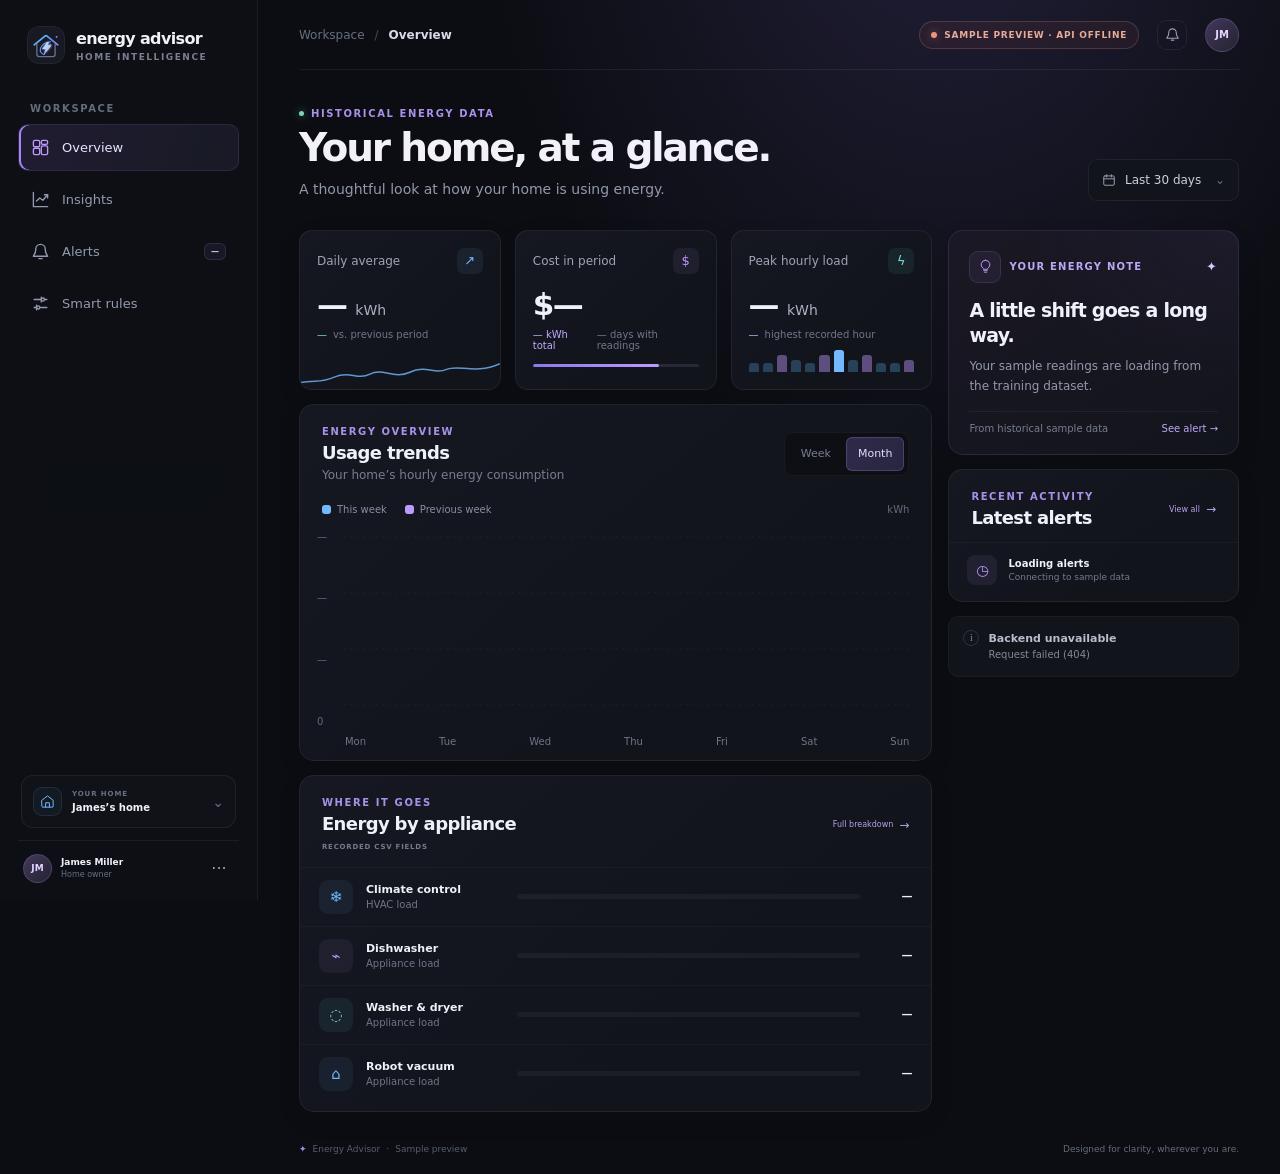
==== Frontend/index.html @ 4ff23ed2 "Initial commit" ====
<!doctype html>
<html lang="en">
<head>
  <meta charset="utf-8">
  <meta name="viewport" content="width=device-width, initial-scale=1">
  <meta name="theme-color" content="#0b0d12">
  <meta name="description" content="Energy Advisor turns home energy patterns into clear, thoughtful suggestions.">
  <title>Energy Advisor — Home intelligence</title>
  <link rel="icon" type="image/svg+xml" href="../Example/ui/assets/energy-advisor-mark.svg">
  <link rel="stylesheet" href="styles.css">
  <script src="app.js" defer></script>
</head>
<body>
  <div class="startup-loader" id="startup-loader" role="status" aria-live="polite" aria-label="Preparing Energy Advisor">
    <div class="startup-top"><span class="startup-brand"><img src="../Example/ui/assets/energy-advisor-mark.svg" alt="" width="28" height="28"><strong>energy advisor</strong></span><span class="startup-status"><i></i> PREPARING YOUR HOME</span></div>
    <div class="startup-center">
      <div class="house-loader" aria-hidden="true">
        <svg viewBox="0 0 160 148" role="presentation">
          <defs><linearGradient id="house-stroke" x1="17" y1="18" x2="143" y2="132" gradientUnits="userSpaceOnUse"><stop stop-color="#72b9ff"/><stop offset=".52" stop-color="#8c9aff"/><stop offset="1" stop-color="#bd9aff"/></linearGradient><linearGradient id="house-glow" x1="0" x2="1"><stop stop-color="#72b9ff"/><stop offset="1" stop-color="#bd9aff"/></linearGradient></defs>
          <path class="house-outline" d="M19 69 75 22a8 8 0 0 1 10 0l56 47v57a8 8 0 0 1-8 8H27a8 8 0 0 1-8-8Z"/>
          <path class="house-inner" d="M54 134V91a7 7 0 0 1 7-7h38a7 7 0 0 1 7 7v43"/>
          <path class="house-current" d="M35 67 77 33a5 5 0 0 1 6 0l41 34"/>
          <path class="energy-pulse" d="m87 48-20 29h17l-9 23 29-38H84Z"/>
          <circle class="house-spark" cx="126" cy="30" r="4"/>
        </svg>
        <span class="house-aura aura-one"></span><span class="house-aura aura-two"></span>
      </div>
      <p class="startup-eyebrow">A clearer picture of home</p><h1>Making room for a little more ease.</h1><p class="startup-caption">Preparing your energy overview</p>
      <div class="startup-progress" aria-hidden="true"><span></span></div>
    </div>
    <div class="startup-skeleton" aria-hidden="true">
      <div class="skeleton-metrics"><div class="skeleton-card"><i class="skeleton sk-label"></i><i class="skeleton sk-number"></i><i class="skeleton sk-copy"></i></div><div class="skeleton-card"><i class="skeleton sk-label"></i><i class="skeleton sk-number"></i><i class="skeleton sk-copy"></i></div><div class="skeleton-card"><i class="skeleton sk-label"></i><i class="skeleton sk-number"></i><i class="skeleton sk-copy"></i></div></div>
      <div class="skeleton-body"><div class="skeleton-panel"><i class="skeleton sk-title"></i><i class="skeleton sk-subtitle"></i><div class="skeleton-chart"><i></i></div></div><div class="skeleton-panel skeleton-side"><i class="skeleton sk-title"></i><i class="skeleton sk-row"></i><i class="skeleton sk-row"></i><i class="skeleton sk-row"></i></div></div>
    </div>
  </div>
  <div class="app-shell">
    <aside class="sidebar" aria-label="Main navigation">
      <a class="brand" href="#overview" aria-label="Energy Advisor overview">
        <img src="../Example/ui/assets/energy-advisor-mark.svg" alt="" width="38" height="38">
        <span><strong>energy advisor</strong><small>HOME INTELLIGENCE</small></span>
      </a>
      <span class="nav-label">Workspace</span>
      <nav class="nav-list">
        <a class="nav-link is-active" href="#overview" data-route="overview" aria-current="page"><svg viewBox="0 0 24 24" aria-hidden="true"><rect x="3" y="3" width="8" height="8" rx="2"/><rect x="13" y="3" width="8" height="5" rx="2"/><rect x="13" y="10" width="8" height="11" rx="2"/><rect x="3" y="13" width="8" height="8" rx="2"/></svg><span>Overview</span></a>
        <a class="nav-link" href="#insights" data-route="insights"><svg viewBox="0 0 24 24" aria-hidden="true"><path d="M3 3v18h18M7 14l4-4 4 3 6-7"/><path d="M17 6h4v4"/></svg><span>Insights</span></a>
        <a class="nav-link" href="#alerts" data-route="alerts"><svg viewBox="0 0 24 24" aria-hidden="true"><path d="M18 9a6 6 0 0 0-12 0c0 7-3 7-3 9h18c0-2-3-2-3-9ZM10 21h4"/></svg><span>Alerts</span><span class="nav-count" id="nav-alert-count">—</span></a>
        <a class="nav-link" href="#rules" data-route="rules"><svg viewBox="0 0 24 24" aria-hidden="true"><path d="M4 7h9m4 0h3M4 17h3m4 0h9M13 4v6M7 14v6"/><circle cx="15" cy="7" r="2"/><circle cx="9" cy="17" r="2"/></svg><span>Smart rules</span></a>
      </nav>
      <div class="sidebar-spacer"></div>
      <div class="home-switcher"><span class="home-icon"><svg viewBox="0 0 24 24" aria-hidden="true"><path d="m3 10 9-7 9 7v10a1 1 0 0 1-1 1H4a1 1 0 0 1-1-1z"/><path d="M9 21v-7h6v7"/></svg></span><span><small>YOUR HOME</small><strong>James’s home</strong></span><span class="chevron">⌄</span></div>
      <div class="account-row"><span class="avatar">JM</span><span><strong>James Miller</strong><small>Home owner</small></span><button class="icon-button" aria-label="Account options">···</button></div>
    </aside>

    <main class="main-content">
      <header class="topbar">
        <div class="breadcrumb"><span>Workspace</span><span class="slash">/</span><strong id="current-section">Overview</strong></div>
        <div class="topbar-actions"><span class="sample-badge" id="backend-status"><i></i><span id="backend-status-text">CONNECTING API</span></span><button class="icon-button notification-button" id="open-alerts" aria-label="Open alerts"><svg viewBox="0 0 24 24" aria-hidden="true"><path d="M18 9a6 6 0 0 0-12 0c0 7-3 7-3 9h18c0-2-3-2-3-9ZM10 21h4"/></svg></button><span class="top-avatar">JM</span></div>
      </header>

      <section class="page" id="overview-page" data-page="overview" aria-labelledby="overview-title">
        <div class="page-heading"><div><p class="eyebrow"><span class="live-dot"></span> HISTORICAL ENERGY DATA</p><h1 id="overview-title">Your home, at a glance.</h1><p class="lede">A thoughtful look at how your home is using energy.</p></div><label class="date-select"><svg viewBox="0 0 24 24" aria-hidden="true"><rect x="3" y="5" width="18" height="16" rx="2"/><path d="M16 3v4M8 3v4M3 10h18"/></svg><select data-period aria-label="Overview time period"><option value="7">Last 7 days</option><option value="30" selected>Last 30 days</option><option value="90">Last 90 days</option></select><span>⌄</span></label></div>
        <div class="overview-grid">
          <div class="overview-main">
            <div class="metrics-grid">
              <article class="metric-card"><div class="metric-label">Daily average <span class="metric-mark blue-mark">↗</span></div><strong data-bind="average-daily">— <small>kWh</small></strong><div class="metric-foot"><span class="positive" data-bind="change">—</span><span>vs. previous period</span></div><div class="sparkline blue-spark"><svg viewBox="0 0 120 30" preserveAspectRatio="none" aria-hidden="true"><path d="M0 23 C10 20 12 24 21 17 S34 21 42 14 S56 20 66 12 S81 15 88 9 S105 15 120 3"/></svg></div></article>
              <article class="metric-card"><div class="metric-label">Cost in period <span class="metric-mark purple-mark">$</span></div><strong data-bind="period-cost">$—</strong><div class="metric-foot"><span class="neutral" data-bind="period-total">— kWh total</span><span data-bind="period-days">— days with readings</span></div><div class="progress-track"><span></span></div></article>
              <article class="metric-card"><div class="metric-label">Peak hourly load <span class="metric-mark cyan-mark">ϟ</span></div><strong data-bind="peak-kwh">— <small>kWh</small></strong><div class="metric-foot"><span class="neutral" data-bind="peak-time">—</span><span>highest recorded hour</span></div><div class="mini-bars"><i></i><i></i><i></i><i></i><i></i><i></i><i></i><i></i><i></i><i></i><i></i><i></i></div></article>
            </div>
            <article class="panel usage-panel">
              <div class="panel-heading"><div><p class="eyebrow">ENERGY OVERVIEW</p><h2>Usage trends</h2><p class="panel-subtitle">Your home’s hourly energy consumption</p></div><div class="segmented" role="group" aria-label="Chart timeframe"><button class="selected" aria-pressed="true">Week</button><button aria-pressed="false">Month</button></div></div>
              <div class="chart-legend"><span><i class="legend-blue"></i> This week</span><span><i class="legend-purple"></i> Previous week</span><span class="chart-unit">kWh</span></div>
              <div class="chart-wrap"><div class="y-labels"><span data-axis="3">—</span><span data-axis="2">—</span><span data-axis="1">—</span><span data-axis="0">0</span></div><svg class="usage-chart" viewBox="0 0 700 220" preserveAspectRatio="none" role="img" aria-label="Daily energy use compared with the previous period"><defs><linearGradient id="fill-blue" x1="0" x2="0" y1="0" y2="1"><stop offset="0" stop-color="#64baff" stop-opacity=".2"/><stop offset="1" stop-color="#64baff" stop-opacity="0"/></linearGradient></defs><path class="grid-line" d="M0 15H700M0 75H700M0 135H700M0 195H700"/><path class="chart-area" d="M0 143 C36 145 52 130 92 137 S143 155 190 118 S250 120 289 101 S346 119 386 84 S446 92 484 69 S541 87 580 54 S643 68 700 25V195H0Z"/><path class="chart-line previous-line" d="M0 160 C40 139 56 151 96 126 S152 139 193 137 S245 145 290 116 S340 139 389 105 S444 115 482 91 S540 109 583 80 S646 102 700 68"/><path class="chart-line current-line" d="M0 143 C36 145 52 130 92 137 S143 155 190 118 S250 120 289 101 S346 119 386 84 S446 92 484 69 S541 87 580 54 S643 68 700 25"/><circle class="chart-point" cx="700" cy="25" r="4"/></svg></div><div class="x-labels" data-chart-labels><span>Mon</span><span>Tue</span><span>Wed</span><span>Thu</span><span>Fri</span><span>Sat</span><span>Sun</span></div>
            </article>
            <article class="panel appliance-panel"><div class="panel-heading compact-heading"><div><p class="eyebrow">WHERE IT GOES</p><h2>Energy by appliance</h2><span class="sample-label">RECORDED CSV FIELDS</span></div><a class="quiet-link" href="#insights">Full breakdown <span>→</span></a></div><div class="appliance-list"><div class="appliance-row" data-appliance="climate_control"><span class="appliance-icon ac-icon">❄</span><span class="appliance-name"><strong>Climate control</strong><small>HVAC load</small></span><span class="appliance-track"><i style="width:0%"></i></span><strong class="appliance-value">—</strong></div><div class="appliance-row" data-appliance="dishwasher"><span class="appliance-icon kitchen-icon">⌁</span><span class="appliance-name"><strong>Dishwasher</strong><small>Appliance load</small></span><span class="appliance-track"><i style="width:0%"></i></span><strong class="appliance-value">—</strong></div><div class="appliance-row" data-appliance="washer_dryer"><span class="appliance-icon laundry-icon">◌</span><span class="appliance-name"><strong>Washer & dryer</strong><small>Appliance load</small></span><span class="appliance-track"><i style="width:0%"></i></span><strong class="appliance-value">—</strong></div><div class="appliance-row" data-appliance="robot_vacuum"><span class="appliance-icon ac-icon">⌂</span><span class="appliance-name"><strong>Robot vacuum</strong><small>Appliance load</small></span><span class="appliance-track"><i style="width:0%"></i></span><strong class="appliance-value">—</strong></div></div></article>
          </div>
          <aside class="overview-aside">
            <article class="panel tip-panel"><div class="tip-heading"><span class="tip-orb"><svg viewBox="0 0 24 24" aria-hidden="true"><path d="M9 18h6m-5 3h4m-2-19a7 7 0 0 0-4 12.7c.7.5 1 1.1 1 1.8h6c0-.7.3-1.3 1-1.8A7 7 0 0 0 12 2Z"/></svg></span><span>YOUR ENERGY NOTE</span><span class="sparkle">✦</span></div><h2 data-bind="tip-title">A little shift goes a long way.</h2><p data-bind="tip-copy">Your sample readings are loading from the training dataset.</p><div class="tip-foot"><span>From historical sample data</span><a href="#alerts">See alert <span>→</span></a></div></article>
            <article class="panel alert-preview"><div class="panel-heading compact-heading"><div><p class="eyebrow">RECENT ACTIVITY</p><h2>Latest alerts</h2></div><a class="quiet-link" href="#alerts">View all <span>→</span></a></div><div id="preview-alerts"><div class="preview-alert"><span class="alert-icon violet-icon">◷</span><span><strong>Loading alerts</strong><small>Connecting to sample data</small></span></div></div></article>
            <div class="data-note"><span class="note-icon">i</span><p><strong>Preview mode</strong><br>Numbers and suggestions use example data. Live home data is not connected.</p></div>
          </aside>
        </div>
      </section>

      <section class="page" id="insights-page" data-page="insights" hidden aria-labelledby="insights-title">
        <div class="page-heading"><div><p class="eyebrow">UNDERSTAND YOUR PATTERNS</p><h1 id="insights-title">Your energy, in context.</h1><p class="lede">Explore where energy goes and when your home uses the most.</p></div><label class="date-select"><svg viewBox="0 0 24 24" aria-hidden="true"><rect x="3" y="5" width="18" height="16" rx="2"/><path d="M16 3v4M8 3v4M3 10h18"/></svg><select data-period aria-label="Insights time period"><option value="7">Last 7 days</option><option value="30" selected>Last 30 days</option><option value="90">Last 90 days</option></select><span>⌄</span></label></div>
        <div class="insight-stats"><article class="metric-card"><div class="metric-label">Average daily use</div><strong data-bind="average-daily">— <small>kWh</small></strong><div class="metric-foot"><span class="positive" data-bind="change">—</span><span>compared to prior period</span></div></article><article class="metric-card"><div class="metric-label">Lowest-use day</div><strong data-bind="lowest-day">— <small>kWh</small></strong><div class="metric-foot"><span class="neutral" data-bind="lowest-date">—</span><span>in selected period</span></div></article><article class="metric-card"><div class="metric-label">Highest-use hour</div><strong data-bind="peak-kwh">— <small>kWh</small></strong><div class="metric-foot"><span class="neutral" data-bind="peak-time">—</span><span>across selected period</span></div></article></div>
        <article class="panel insight-chart-panel"><div class="panel-heading"><div><p class="eyebrow">DAILY CONSUMPTION</p><h2>Average use by weekday.</h2><p class="panel-subtitle">Daily averages in this period compared with the previous one</p></div><div class="segmented" role="group" aria-label="Chart timeframe"><button class="selected" aria-pressed="true">Week</button><button aria-pressed="false">Month</button></div></div><div class="chart-legend"><span><i class="legend-blue"></i> Selected period</span><span><i class="legend-purple"></i> Previous period</span><span class="chart-unit">kWh / day</span></div><div class="large-bars" id="daily-bars" role="img" aria-label="Average daily energy use for each weekday, from training data"></div><div class="chart-insight"><span class="insight-spark">✦</span><span><strong>Usage patterns from your home data.</strong><small>Daily averages are calculated from the selected period.</small></span></div></article>
        <div class="insight-lower"><article class="panel breakdown-panel"><div class="panel-heading compact-heading"><div><p class="eyebrow">RECORDED APPLIANCE FIELDS</p><h2>Where energy goes</h2></div><span class="sample-label">HISTORICAL DATA</span></div><div class="mix-total"><strong data-bind="mix-total">— <small>kWh</small></strong><span>tracked loads in period</span></div><div class="mix-bar" id="mix-bar"><i></i><i></i><i></i><i></i></div><div class="mix-list" id="mix-list"></div></article><article class="panel insight-copy"><p class="eyebrow">A NOTE ON THESE NUMBERS</p><h2>Clarity before certainty.</h2><p>Appliance shares use the dataset’s four reported appliance/HVAC load fields. They are recorded categories and may not account for every part of total household usage.</p><a class="quiet-link" href="#rules">Explore smart rules <span>→</span></a></article></div>
      </section>

      <section class="page" id="alerts-page" data-page="alerts" hidden aria-labelledby="alerts-title">
        <div class="page-heading"><div><p class="eyebrow">PERSONALIZED, NOT PUSHY</p><h1 id="alerts-title">A little help, at the right time.</h1><p class="lede">Suggestions calculated from historical readings and the example rules.</p></div><label class="filter-button"><svg viewBox="0 0 24 24" aria-hidden="true"><path d="M4 7h16M7 12h10m-7 5h4"/></svg><select data-period aria-label="Alert time period"><option value="7">7 days</option><option value="30" selected>30 days</option><option value="90">90 days</option></select><span>⌄</span></label></div>
        <div class="alert-summary-row"><div><span class="unread-dot"></span><strong id="alert-count">Loading sample alerts</strong><span id="alert-period-label">from selected period</span></div><button class="text-action" type="button" id="mark-read">Mark all as read</button></div>
        <div class="alerts-layout"><div class="alert-feed" id="alert-feed" aria-live="polite"><p class="feed-date">LOADING HISTORY</p><div class="older-placeholder">Fetching calculated alerts from the backend…</div></div><aside class="alerts-aside"><article class="panel alert-preferences"><p class="eyebrow">YOUR PREFERENCES</p><h2>Keep suggestions useful.</h2><p>These reference rules only control app suggestions. They never operate home equipment.</p><a class="quiet-link" href="#rules">Manage smart rules <span>→</span></a></article><div class="data-note"><span class="note-icon">i</span><p><strong>Historical sample</strong><br>Alerts are calculated from CSV readings. No live devices are connected.</p></div></aside></div>
      </section>

      <section class="page" id="rules-page" data-page="rules" hidden aria-labelledby="rules-title">
        <div class="page-heading"><div><p class="eyebrow">YOUR HOME, YOUR WAY</p><h1 id="rules-title">Choose what matters to you.</h1><p class="lede">Fine-tune which energy patterns become a gentle nudge.</p></div></div>
        <div class="rules-layout"><div class="rule-list"><div class="rules-intro"><span class="rules-intro-icon">✦</span><div><strong>Thoughtful by default.</strong><p>Rules decide when a suggestion appears. Friendly tips explain it in plain language.</p></div></div>
          <article class="panel rule-setting" data-rule="peak_appliance_shift"><span class="feed-icon violet-icon">◷</span><div class="rule-setting-copy"><div class="rule-setting-meta"><span>RULE 01 · COST AWARENESS</span><span class="rule-status"><i></i> SAMPLE RULE · <b data-rule-count>—</b></span></div><h2>Peak appliance shift</h2><p>Suggest a lower-cost window when a flexible appliance runs during peak pricing.</p><details><summary>How this rule works</summary><p>Example condition: dishwasher load is above zero during a peak tariff. Multiple matching rules use the documented priority order.</p></details></div><button class="toggle" type="button" role="switch" aria-checked="true" aria-label="Peak appliance shift suggestions"></button></article>
          <article class="panel rule-setting" data-rule="night_heating_reduction"><span class="feed-icon blue-icon">☾</span><div class="rule-setting-copy"><div class="rule-setting-meta"><span>RULE 02 · COMFORT FIRST</span><span class="rule-status"><i></i> SAMPLE RULE · <b data-rule-count>—</b></span></div><h2>Night heating reduction</h2><p>Offer a gentler heating suggestion on mild nights, with comfort kept in mind.</p><details><summary>How this rule works</summary><p>Example condition: before 5 AM, HVAC is heating, and outdoor temperature is above 10°C. No equipment is adjusted automatically.</p></details></div><button class="toggle" type="button" role="switch" aria-checked="true" aria-label="Night heating reduction suggestions"></button></article>
          <article class="panel rule-setting" data-rule="mild_weather_cooling"><span class="feed-icon cyan-icon">⌁</span><div class="rule-setting-copy"><div class="rule-setting-meta"><span>RULE 03 · NATURAL COOLING</span><span class="rule-status"><i></i> SAMPLE RULE · <b data-rule-count>—</b></span></div><h2>Mild-weather cooling</h2><p>Point out a cooler outdoor window when it may be comfortable to reduce cooling.</p><details><summary>How this rule works</summary><p>Example condition: HVAC is cooling and outdoor temperature is no higher than indoor temperature. Priority resolves conflicts with other example rules.</p></details></div><button class="toggle" type="button" role="switch" aria-checked="true" aria-label="Mild-weather cooling suggestions"></button></article>
          <div class="rules-disclaimer"><span>i</span><p id="evaluation-summary"><strong>Reference rules, not optimized rules.</strong> The backend reports raw rule matches, test counts, and overlaps. Sparse test rows share timestamps with training, so these counts are an audit rather than a holdout score. Rule switches are a frontend preview and are not saved.</p></div>
        </div><aside class="rules-side"><article class="panel rules-side-card"><span class="side-orb">✦</span><p class="eyebrow">MADE FOR REAL HOMES</p><h2>Helpful, never hands-off.</h2><p>Energy Advisor offers information and suggestions. It does not operate appliances, heating, cooling, or other home equipment.</p></article><article class="panel rules-side-card mini-rules-card"><p class="eyebrow">A SIMPLE PROMISE</p><div><span>01</span><p><strong>Patterns first</strong><small>Suggestions come from clear conditions.</small></p></div><div><span>02</span><p><strong>Comfort always</strong><small>Your home, your call.</small></p></div><div><span>03</span><p><strong>Plain language</strong><small>No energy jargon required.</small></p></div></article></aside></div>
      </section>
      <footer class="page-footer"><span class="footer-mark">✦</span> Energy Advisor <span>·</span> Sample preview <span class="footer-right">Designed for clarity, wherever you are.</span></footer>
    </main>
  </div>
</body>
</html>
---- Frontend/styles.css ----
:root{color-scheme:dark;--bg:#0b0d12;--sidebar:#0e1016;--panel:#12151d;--panel2:#161a24;--line:#ffffff10;--text:#eff1fa;--muted:#9da3b7;--quiet:#686f82;--blue:#72b9ff;--purple:#bd9aff;--cyan:#73dfdc;--green:#79d6b2;--display:Inter,ui-sans-serif,system-ui,-apple-system,"Segoe UI",sans-serif;font-family:var(--display);color:var(--text);background:var(--bg);font-synthesis:none;text-rendering:optimizeLegibility}*{box-sizing:border-box}html{scroll-behavior:smooth}body{margin:0;min-width:320px;min-height:100vh;background:radial-gradient(ellipse at 74% -18%,#24203b 0,transparent 36%),var(--bg)}button,a{font:inherit;color:inherit}button{cursor:pointer}a{text-decoration:none}button:focus-visible,a:focus-visible,summary:focus-visible{outline:2px solid var(--blue);outline-offset:3px}.app-shell{min-height:100vh}.sidebar{position:fixed;inset:0 auto 0 0;z-index:5;width:238px;display:flex;flex-direction:column;padding:26px 15px 15px;border-right:1px solid var(--line);background:linear-gradient(180deg,#0e1016f5,#0e1016ee);backdrop-filter:blur(20px)}.brand{display:flex;align-items:center;gap:11px;padding:0 9px 39px}.brand img{border-radius:12px}.brand strong,.brand small{display:block}.brand strong{font-size:14px;font-weight:670;letter-spacing:-.04em}.brand small{margin-top:4px;color:#797f91;font-size:8px;font-weight:700;letter-spacing:.17em}.nav-label{padding:0 12px 10px;color:#646b7c;font-size:9px;font-weight:700;letter-spacing:.16em;text-transform:uppercase}.nav-list{display:grid;gap:5px}.nav-link{position:relative;min-height:42px;display:flex;align-items:center;gap:12px;padding:0 12px;border:1px solid transparent;border-radius:10px;color:#939aaf;font-size:11px;transition:color .18s,background .18s,border-color .18s}.nav-link:hover{color:var(--text);background:#ffffff06}.nav-link.is-active{color:#e9e2ff;background:linear-gradient(100deg,#201c31,#181a25);border-color:#ba9aff1b;box-shadow:inset 2px 0 #aa86fa}.nav-link svg,.icon-button svg,.date-select svg,.filter-button svg{width:17px;height:17px;fill:none;stroke:currentColor;stroke-width:1.7;stroke-linecap:round;stroke-linejoin:round}.nav-link.is-active svg{color:var(--purple)}.nav-count{margin-left:auto;padding:3px 6px;border:1px solid #ba9aff22;border-radius:6px;color:#ceb8ff;background:#a487fa12;font-size:8px;font-weight:700}.sidebar-spacer{flex:1}.home-switcher{display:flex;align-items:center;gap:10px;margin:0 3px 12px;padding:11px;border:1px solid var(--line);border-radius:12px;background:#ffffff04}.home-icon{width:29px;height:29px;display:grid;place-items:center;border:1px solid #72b9ff20;border-radius:9px;color:var(--blue);background:#72b9ff0c}.home-icon svg{width:15px;height:15px;fill:none;stroke:currentColor;stroke-width:1.6;stroke-linecap:round;stroke-linejoin:round}.home-switcher>span:nth-child(2){flex:1}.home-switcher small,.home-switcher strong,.account-row strong,.account-row small{display:block}.home-switcher small{color:var(--quiet);font-size:7px;font-weight:700;letter-spacing:.13em}.home-switcher strong{margin-top:4px;font-size:10px}.chevron{color:var(--quiet);font-size:14px}.account-row{display:flex;align-items:center;gap:9px;padding:12px 5px 2px;border-top:1px solid var(--line)}.avatar,.top-avatar{display:grid;place-items:center;border:1px solid #bd9aff30;border-radius:50%;color:#e3d5ff;background:linear-gradient(135deg,#44375b,#232331);font-size:9px;font-weight:700}.avatar{width:29px;height:29px}.account-row>span:nth-child(2){flex:1}.account-row strong{font-size:9px}.account-row small{margin-top:3px;color:var(--quiet);font-size:8px}.icon-button{position:relative;width:30px;height:30px;display:grid;place-items:center;border:1px solid transparent;border-radius:9px;color:var(--muted);background:transparent}.icon-button:hover{border-color:var(--line);background:#ffffff08}.main-content{max-width:1600px;min-height:100vh;margin-left:238px;padding:0 34px 20px}.topbar{height:64px;display:flex;align-items:center;justify-content:space-between;margin-bottom:31px;border-bottom:1px solid var(--line)}.breadcrumb{display:flex;align-items:center;gap:10px;color:var(--quiet);font-size:10px}.breadcrumb strong{color:#d8dbea;font-weight:560}.slash{color:#444959}.topbar-actions{display:flex;align-items:center;gap:15px}.sample-badge{display:inline-flex;align-items:center;gap:7px;padding:6px 9px;border:1px solid #72dfbd23;border-radius:20px;color:#98d9c2;background:#70d6ac0a;font-size:8px;font-weight:700;letter-spacing:.08em}.sample-badge i,.live-dot{width:6px;height:6px;border-radius:50%;background:#79d6b2;box-shadow:0 0 9px #79d6b2a0}.notification-button{border-color:var(--line)}.notification-button svg{width:15px;height:15px}.notification-button i{position:absolute;top:6px;right:6px;width:5px;height:5px;border-radius:50%;background:var(--purple)}.top-avatar{width:30px;height:30px}.page{max-width:1320px;margin:0 auto;animation:enter .28s ease both}.page[hidden]{display:none}@keyframes enter{from{opacity:0;transform:translateY(5px)}to{opacity:1;transform:translateY(0)}}.page-heading{display:flex;align-items:flex-end;justify-content:space-between;gap:20px;margin-bottom:25px}.eyebrow{display:flex;align-items:center;gap:7px;margin:0 0 9px;color:#a991e9;font-size:8px;font-weight:750;letter-spacing:.16em}.live-dot{width:5px;height:5px}h1{margin:0;color:#f2f1f9;font-size:clamp(26px,3.1vw,35px);font-weight:570;letter-spacing:-.055em;line-height:1.15}.lede{margin:8px 0 0;color:#9298ac;font-size:11px;line-height:1.55}.date-select,.filter-button{min-height:35px;display:flex;align-items:center;gap:9px;padding:0 11px;border:1px solid var(--line);border-radius:9px;color:#cbd0de;background:#11141b;font-size:9px}.date-select svg,.filter-button svg{width:14px;height:14px;color:#969caf}.date-select span{margin-left:4px;color:var(--quiet)}.overview-grid{display:grid;grid-template-columns:minmax(0,1.7fr) minmax(240px,.78fr);gap:16px;align-items:start}.overview-main,.overview-aside{min-width:0;display:grid;gap:14px}.metrics-grid{display:grid;grid-template-columns:repeat(3,minmax(0,1fr));gap:11px}.metric-card,.panel{min-width:0;border:1px solid var(--line);border-radius:13px;background:linear-gradient(140deg,#151821,#11141b 68%);box-shadow:0 8px 25px #00000016}.metric-card{position:relative;min-height:116px;overflow:hidden;padding:13px 14px}.metric-label{display:flex;align-items:center;justify-content:space-between;color:#9ea4b6;font-size:9px}.metric-mark{width:21px;height:21px;display:grid;place-items:center;border-radius:7px;font-size:11px}.blue-mark{color:var(--blue);background:#72b9ff14}.purple-mark{color:var(--purple);background:#bd9aff14}.cyan-mark{color:var(--cyan);background:#73dfdc12}.metric-card>strong{display:block;margin-top:10px;font-size:24px;font-weight:580;letter-spacing:-.055em}.metric-card>strong small{color:#abb1c2;font-size:11px;font-weight:500;letter-spacing:0}.metric-foot{display:flex;gap:6px;margin-top:5px;color:#70778a;font-size:8px}.positive{color:#83d7b6}.neutral{color:#c2aaff}.sparkline{position:absolute;right:0;bottom:0;left:0;height:28px;opacity:.8}.sparkline svg{width:100%;height:100%;overflow:visible}.sparkline path{fill:none;stroke:var(--blue);stroke-width:1.5;vector-effect:non-scaling-stroke}.progress-track{height:3px;margin-top:13px;overflow:hidden;border-radius:9px;background:#282936}.progress-track span{display:block;width:76%;height:100%;border-radius:9px;background:linear-gradient(90deg,#8a79ec,#bd9aff)}.mini-bars{height:24px;display:flex;align-items:flex-end;gap:4px;margin-top:8px}.mini-bars i{flex:1;height:var(--h,35%);border-radius:3px 3px 0 0;background:#64baff45}.mini-bars i:nth-child(3n){height:70%;background:#bd9aff70}.mini-bars i:nth-child(4n){height:47%}.mini-bars i:nth-child(7n){height:90%;background:#72b9ff}.panel-heading{display:flex;align-items:center;justify-content:space-between;gap:14px;padding:17px 18px 8px}.panel-heading h2,.compact-heading h2{margin:0;font-size:14px;font-weight:570;letter-spacing:-.035em}.panel-heading .eyebrow,.compact-heading .eyebrow{margin-bottom:5px}.panel-subtitle{margin:5px 0 0;color:#777e91;font-size:9px}.usage-panel{padding-bottom:13px}.segmented{display:flex;gap:2px;padding:3px;border:1px solid #ffffff0c;border-radius:8px;background:#0d0f15}.segmented button{padding:5px 8px;border:0;border-radius:6px;color:#777e91;background:transparent;font-size:8px}.segmented button.selected{color:#ded1ff;background:#a78bfa18}.chart-legend{display:flex;align-items:center;gap:15px;padding:10px 19px 2px;color:#898fa2;font-size:8px}.chart-legend span{display:flex;align-items:center;gap:6px}.chart-legend i{width:7px;height:7px;border-radius:3px}.legend-blue{background:var(--blue)}.legend-purple{background:var(--purple)}.chart-unit{margin-left:auto;color:#626a7d}.chart-wrap{height:172px;display:grid;grid-template-columns:18px minmax(0,1fr);gap:8px;margin:4px 16px 0 13px}.y-labels{display:flex;flex-direction:column;justify-content:space-between;padding:8px 0 1px;color:#636a7c;font-size:8px}.usage-chart{width:100%;height:100%;overflow:visible}.grid-line{fill:none;stroke:#ffffff0c;stroke-dasharray:3 5;stroke-width:1}.chart-area{fill:url(#fill-blue)}.chart-line{fill:none;stroke-width:2;vector-effect:non-scaling-stroke}.current-line{stroke:var(--blue)}.previous-line{stroke:#a987f5;stroke-dasharray:5 5;opacity:.58}.chart-point{fill:var(--blue);stroke:#10131a;stroke-width:3}.x-labels{display:flex;justify-content:space-between;margin:6px 17px 0 40px;color:#6f7587;font-size:8px}.compact-heading{padding-bottom:11px}.quiet-link{display:inline-flex;align-items:center;gap:6px;color:#b4a0ee;font-size:8px}.quiet-link span{font-size:12px}.appliance-panel{padding-bottom:8px}.appliance-row{display:flex;align-items:center;gap:10px;padding:9px 16px;border-top:1px solid #ffffff08}.appliance-icon{width:28px;height:28px;display:grid;place-items:center;border-radius:9px;font-size:13px}.ac-icon{color:var(--blue);background:#72b9ff12}.kitchen-icon{color:var(--purple);background:#bd9aff12}.laundry-icon{color:var(--cyan);background:#73dfdc12}.appliance-name{width:115px}.appliance-name strong,.appliance-name small{display:block}.appliance-name strong{font-size:9px;font-weight:560}.appliance-name small{margin-top:3px;color:#6f7688;font-size:8px}.appliance-track{height:4px;flex:1;overflow:hidden;border-radius:9px;background:#ffffff0b}.appliance-track i{display:block;height:100%;border-radius:inherit;background:linear-gradient(90deg,#638cf4,#9c8df4)}.appliance-row:nth-child(3) .appliance-track i{background:linear-gradient(90deg,#a280e8,#bd9aff)}.appliance-row:nth-child(4) .appliance-track i{background:linear-gradient(90deg,#43b9c2,#73dfdc)}.appliance-value{width:27px;text-align:right;font-size:9px;font-weight:550}.tip-panel{padding:17px 16px;border-color:#ad8bff22;background:radial-gradient(ellipse at 100% 0,#392c5535,transparent 50%),linear-gradient(145deg,#1a1824,#12141b)}.tip-heading{display:flex;align-items:center;gap:8px;color:#bca8f1;font-size:8px;font-weight:750;letter-spacing:.12em}.tip-orb{width:27px;height:27px;display:grid;place-items:center;border:1px solid #be9aff25;border-radius:9px;color:var(--purple);background:#b78fff12}.tip-orb svg{width:15px;height:15px;fill:none;stroke:currentColor;stroke-width:1.5;stroke-linecap:round;stroke-linejoin:round}.sparkle{margin-left:auto;color:#d8c6ff;font-size:13px}.tip-panel h2{margin:15px 0 7px;font-size:15px;font-weight:570;letter-spacing:-.04em;line-height:1.35}.tip-panel>p,.alert-preferences>p,.rules-side-card>p:not(.eyebrow){margin:0;color:#9398aa;font-size:9px;line-height:1.7}.tip-foot{display:flex;justify-content:space-between;gap:8px;margin-top:14px;padding-top:11px;border-top:1px solid #ffffff0e;color:#777d8e;font-size:8px}.tip-foot a{color:#c0aaf9}.alert-preview{padding-bottom:4px}.preview-alert{display:flex;align-items:center;gap:9px;padding:10px 15px;border-top:1px solid #ffffff08}.alert-icon{width:25px;height:25px;display:grid;place-items:center;border-radius:8px;font-size:12px}.violet-icon{color:var(--purple);background:#bd9aff16}.blue-icon{color:var(--blue);background:#72b9ff14}.cyan-icon{color:var(--cyan);background:#73dfdc14}.preview-alert>span:nth-child(2){min-width:0;flex:1}.preview-alert strong,.preview-alert small{display:block;overflow:hidden;text-overflow:ellipsis;white-space:nowrap}.preview-alert strong{font-size:8px;font-weight:560}.preview-alert small{margin-top:3px;color:#747b8d;font-size:7px}.unread-dot,.feed-unread{width:6px;height:6px;border-radius:50%;background:var(--purple);box-shadow:0 0 7px #bd9aff70}.data-note{display:flex;gap:9px;padding:11px 12px;border:1px solid #ffffff09;border-radius:11px;background:#11141a;color:#81889a}.note-icon{width:16px;height:16px;display:grid;place-items:center;flex:0 0 auto;border:1px solid #8389a344;border-radius:50%;font-family:serif;font-size:10px}.data-note p{margin:0;font-size:8px;line-height:1.6}.data-note strong{color:#b7bdca;font-size:8px}.page-footer{display:flex;align-items:center;gap:6px;margin:32px auto 0;color:#565d6e;font-size:8px}.footer-mark{color:#a68ce6}.footer-right{margin-left:auto;color:#656c7b}.insight-stats{display:grid;grid-template-columns:repeat(3,1fr);gap:12px;margin-bottom:15px}.insight-stats .metric-card{min-height:106px}.insight-chart-panel{padding-bottom:17px}.insight-chart-panel .chart-wrap{height:190px}.large-bars{height:225px;display:grid;grid-template-columns:repeat(7,1fr);align-items:end;gap:12px;margin:16px 24px 0;padding:0 8px;border-bottom:1px solid #ffffff10;background:repeating-linear-gradient(to top,transparent 0,transparent calc(25% - 1px),#ffffff0b calc(25% - 1px),#ffffff0b 25%)}.bar-group{height:100%;display:flex;flex-direction:column;justify-content:flex-end;align-items:center;gap:9px;color:#777e90;font-size:8px}.bar-pair{height:calc(100% - 20px);width:min(46px,80%);display:flex;align-items:flex-end;justify-content:center;gap:4px}.bar-pair i{width:40%;min-height:5px;border-radius:4px 4px 0 0;background:linear-gradient(180deg,#72b9ff,#5261b7);box-shadow:0 0 12px #72b9ff24}.bar-pair i+ i{background:linear-gradient(180deg,#bd9aff,#7054a5);opacity:.56}.chart-insight{display:flex;align-items:center;gap:10px;margin:17px 20px 0;padding:12px;border:1px solid #bd9aff18;border-radius:10px;background:#bd9aff08}.insight-spark{color:var(--purple)}.chart-insight strong,.chart-insight small{display:block}.chart-insight strong{font-size:9px;font-weight:570}.chart-insight small{margin-top:3px;color:#858b9c;font-size:8px}.insight-lower{display:grid;grid-template-columns:1fr 1fr;gap:14px;margin-top:14px}.breakdown-panel{padding-bottom:15px}.sample-label{color:#747b8b;font-size:7px;font-weight:700;letter-spacing:.11em}.mix-total{display:flex;align-items:baseline;gap:8px;padding:3px 17px 10px}.mix-total strong{font-size:21px;font-weight:560}.mix-total small{color:#9da3b5;font-size:10px}.mix-total span{color:#777d8e;font-size:8px}.mix-bar{height:7px;display:flex;gap:3px;margin:0 17px 14px;overflow:hidden;border-radius:8px}.mix-bar i{width:32%;background:var(--blue)}.mix-bar i:nth-child(2){width:24%;background:var(--purple)}.mix-bar i:nth-child(3){width:18%;background:var(--cyan)}.mix-bar i:nth-child(4){flex:1;background:#555b6c}.mix-list{display:grid;grid-template-columns:1fr 1fr;gap:10px 18px;padding:0 17px}.mix-list>div{display:flex;align-items:center;gap:7px;color:#9298a9;font-size:8px}.mix-list strong{margin-left:auto;color:#d1d4e0;font-weight:550}.mix-list i{width:6px;height:6px;border-radius:50%}.dot-blue{background:var(--blue)}.dot-purple{background:var(--purple)}.dot-cyan{background:var(--cyan)}.dot-muted{background:#555b6c}.insight-copy{padding:18px}.insight-copy h2{margin:0 0 9px;font-size:15px;font-weight:560}.insight-copy>p:not(.eyebrow){margin:0 0 13px;color:#9499aa;font-size:9px;line-height:1.75}.feed-date{margin:0 0 9px;color:#787f91;font-size:8px;font-weight:750;letter-spacing:.15em}.alerts-layout{display:grid;grid-template-columns:minmax(0,1fr) 265px;gap:16px;align-items:start}.alert-summary-row{display:flex;align-items:center;justify-content:space-between;padding:11px 13px;margin-bottom:15px;border:1px solid var(--line);border-radius:10px;background:#11141a}.alert-summary-row>div{display:flex;align-items:center;gap:9px}.alert-summary-row strong{font-size:9px;font-weight:580}.alert-summary-row>div>span:last-child{color:#747b8c;font-size:8px}.text-action{border:0;color:#c3aaff;background:transparent;font-size:8px}.alert-feed{display:grid;gap:9px}.feed-card{display:flex;align-items:flex-start;gap:12px;padding:15px}.feed-icon{width:33px;height:33px;display:grid;place-items:center;flex:0 0 auto;border-radius:10px;font-size:16px}.feed-content{min-width:0;flex:1}.feed-meta{display:flex;align-items:center;justify-content:space-between;gap:10px;color:#ad98e7;font-size:7px;font-weight:750;letter-spacing:.1em}.feed-meta time{color:#737a8c;font-weight:450;letter-spacing:0}.feed-content h2{margin:8px 0 5px;font-size:13px;font-weight:570;letter-spacing:-.025em}.feed-content>p:not(.feed-detail){max-width:690px;margin:0;color:#969bad;font-size:9px;line-height:1.65}.feed-data{display:flex;flex-wrap:wrap;gap:7px;margin-top:10px}.feed-data span{padding:5px 7px;border:1px solid #ffffff0b;border-radius:6px;color:#abb1c0;background:#0f1218;font-size:7px}.feed-expand{display:flex;align-items:center;gap:6px;margin-top:11px;padding:0;border:0;color:#a799cc;background:transparent;font-size:8px}.feed-detail{margin-top:8px!important;padding:9px;border-left:2px solid #ad91eb;color:#a6aabc!important;background:#ffffff05}.feed-unread{margin:4px 3px 0 0}.older-date{margin-top:12px}.older-placeholder{padding:15px;border:1px dashed #ffffff15;border-radius:10px;color:#73798a;font-size:8px;text-align:center}.alerts-aside{display:grid;gap:11px}.alert-preferences,.rules-side-card{padding:16px}.alert-preferences h2,.rules-side-card h2{margin:0 0 8px;font-size:14px;font-weight:560;letter-spacing:-.03em}.alert-preferences .quiet-link{margin-top:13px}.rules-layout{display:grid;grid-template-columns:minmax(0,1fr) 270px;gap:16px;align-items:start}.rule-list{display:grid;gap:10px}.rules-intro{display:flex;align-items:center;gap:11px;padding:13px 15px;border:1px solid #bd9aff1d;border-radius:11px;background:linear-gradient(100deg,#bd9aff0b,#72b9ff06)}.rules-intro-icon{width:27px;height:27px;display:grid;place-items:center;border-radius:8px;color:var(--purple);background:#bd9aff13}.rules-intro strong{font-size:9px;font-weight:600}.rules-intro p{margin:4px 0 0;color:#8f95a7;font-size:8px;line-height:1.5}.rule-setting{display:flex;align-items:flex-start;gap:12px;padding:15px}.rule-setting-copy{min-width:0;flex:1}.rule-setting-meta{display:flex;align-items:center;gap:9px;color:#8f96a8;font-size:7px;font-weight:700;letter-spacing:.1em}.rule-status{display:inline-flex;align-items:center;gap:5px;color:#baa4ed;font-size:6px}.rule-status i{width:4px;height:4px;border-radius:50%;background:var(--purple)}.rule-setting h2{margin:7px 0 4px;font-size:12px;font-weight:580}.rule-setting-copy>p{margin:0;color:#9298aa;font-size:8px;line-height:1.6}.rule-setting details{margin-top:9px;padding-top:8px;border-top:1px solid #ffffff0a}.rule-setting summary{width:max-content;color:#b9a6e9;font-size:8px;cursor:pointer}.rule-setting details p{max-width:610px;margin:7px 0 0;color:#848a9b;font-size:8px;line-height:1.65}.toggle{width:36px;height:21px;display:flex;align-items:center;flex:0 0 auto;margin-top:3px;padding:2px;border:1px solid #ffffff16;border-radius:20px;background:#20232d;transition:background .2s,border-color .2s}.toggle:before{content:"";width:15px;height:15px;border-radius:50%;background:#7c8292;transition:transform .2s,background .2s}.toggle[aria-checked=true]{border-color:#b99afa44;background:#9e83ea30}.toggle[aria-checked=true]:before{transform:translateX(15px);background:#c2a7ff;box-shadow:0 0 8px #b795fa70}.rules-disclaimer{display:flex;gap:9px;padding:11px;border:1px solid #72b9ff18;border-radius:10px;background:#72b9ff07}.rules-disclaimer>span{width:15px;height:15px;display:grid;place-items:center;flex:0 0 auto;border:1px solid #72b9ff4a;border-radius:50%;color:var(--blue);font-size:9px}.rules-disclaimer p{margin:0;color:#8990a3;font-size:8px;line-height:1.65}.rules-disclaimer strong{color:#c5cad6}.rules-side{display:grid;gap:11px}.rules-side-card{position:relative;overflow:hidden}.side-orb{width:33px;height:33px;display:grid;place-items:center;margin-bottom:14px;border:1px solid #bd9aff2a;border-radius:11px;color:var(--purple);background:#bd9aff13}.rules-side-card h2{max-width:160px;font-size:16px;line-height:1.3}.mini-rules-card>div{display:flex;align-items:flex-start;gap:9px;margin-top:12px;padding-top:11px;border-top:1px solid #ffffff0a}.mini-rules-card>div>span{color:#a792e1;font-size:8px;font-weight:700}.mini-rules-card>div p{margin:0}.mini-rules-card>div strong,.mini-rules-card>div small{display:block}.mini-rules-card>div strong{font-size:8px;font-weight:580}.mini-rules-card>div small{margin-top:3px;color:#7d8495;font-size:7px;line-height:1.5}
@media(min-width:1500px){.main-content{padding-right:55px;padding-left:55px}.page{max-width:1420px}.overview-grid{grid-template-columns:minmax(0,1.85fr) minmax(270px,.7fr)}}
@media(max-width:1120px){.main-content{padding-right:23px;padding-left:23px}.overview-grid{grid-template-columns:minmax(0,1fr) 250px}.metrics-grid{gap:8px}.metric-card{padding:12px}.appliance-name{width:96px}.alerts-layout,.rules-layout{grid-template-columns:minmax(0,1fr) 230px}}
@media(max-width:900px){.sidebar{width:205px}.main-content{margin-left:205px;padding-right:19px;padding-left:19px}.overview-grid{grid-template-columns:1fr}.overview-aside{grid-template-columns:1fr 1fr}.data-note{grid-column:1/-1}.alerts-layout,.rules-layout{grid-template-columns:minmax(0,1fr) 215px}}
@media(max-width:680px){body{padding-bottom:68px}.sidebar{inset:auto 0 0;width:100%;height:auto;padding:7px 8px max(7px,env(safe-area-inset-bottom));border-top:1px solid #ffffff15;border-right:0;background:#10131aeb;backdrop-filter:blur(18px)}.brand,.nav-label,.sidebar-spacer,.home-switcher,.account-row{display:none}.nav-list{grid-template-columns:repeat(4,1fr);gap:3px}.nav-link{min-height:45px;flex-direction:column;justify-content:center;gap:3px;padding:3px;border-radius:9px;font-size:7px}.nav-link.is-active{box-shadow:inset 0 2px #aa86fa}.nav-link svg{width:16px;height:16px}.nav-count{position:absolute;top:1px;right:calc(50% - 19px);margin:0;padding:2px 4px;font-size:6px}.main-content{margin:0;padding:0 14px 18px}.topbar{height:52px;margin-bottom:23px}.topbar-actions{gap:9px}.sample-badge{padding:5px 7px;font-size:7px}.top-avatar{width:27px;height:27px}.notification-button{width:27px;height:27px}.page-heading{align-items:flex-start;margin-bottom:19px}.page-heading h1{font-size:27px}.page-heading .date-select,.page-heading .filter-button{align-self:flex-end;flex:0 0 auto}.lede{max-width:390px}.overview-grid{gap:11px}.overview-main,.overview-aside{gap:10px}.metrics-grid{gap:7px}.metric-card{min-height:109px;padding:10px}.metric-label{font-size:8px}.metric-card>strong{font-size:20px}.metric-card>strong small{font-size:9px}.metric-foot{flex-direction:column;gap:2px;font-size:7px}.metric-mark{width:18px;height:18px;font-size:9px}.panel-heading{padding:14px 13px 7px}.panel-heading h2{font-size:13px}.panel-subtitle{font-size:8px}.chart-legend{gap:11px;padding:9px 14px 2px;font-size:7px}.chart-wrap{height:145px;margin-right:12px;margin-left:10px}.x-labels{margin-right:13px;margin-left:33px;font-size:7px}.appliance-row{gap:7px;padding:9px 11px}.appliance-name{width:87px}.appliance-name strong{font-size:8px}.appliance-name small{font-size:7px}.appliance-value{width:24px;font-size:8px}.compact-heading{padding:13px}.tip-panel{padding:14px}.tip-panel h2{font-size:14px}.overview-aside{grid-template-columns:1fr}.data-note{grid-column:auto}.alert-preview{display:none}.page-footer{margin-top:24px;flex-wrap:wrap}.footer-right{display:none}.insight-stats{gap:7px}.insight-stats .metric-card{min-height:98px}.insight-stats .metric-card>strong{font-size:19px}.insight-chart-panel .chart-wrap{height:156px}.large-bars{height:182px;gap:6px;margin-right:13px;margin-left:13px;padding:0 3px}.insight-lower{grid-template-columns:1fr}.alerts-layout,.rules-layout{grid-template-columns:1fr}.alerts-aside,.rules-side{grid-template-columns:1fr 1fr}.alerts-aside .data-note{align-self:start}.alert-summary-row{align-items:flex-start;gap:10px}.alert-summary-row>div{flex-wrap:wrap;gap:6px}.feed-card{gap:9px;padding:12px}.feed-icon{width:28px;height:28px}.feed-content h2{font-size:11px}.feed-content>p:not(.feed-detail){font-size:8px}.feed-meta{align-items:flex-start;flex-direction:column;gap:4px}.feed-unread{margin-left:0}.rule-setting{gap:9px;padding:12px}.rule-setting-meta{flex-wrap:wrap;gap:5px}.rules-side{grid-template-columns:1fr 1fr}}
@media(max-width:410px){.topbar{margin-bottom:19px}.breadcrumb{gap:6px;font-size:9px}.sample-badge{letter-spacing:.03em}.page-heading{gap:10px}.page-heading h1{font-size:24px}.page-heading .date-select{padding:0 7px;font-size:8px}.metrics-grid{grid-template-columns:1fr 1fr}.metric-card:last-child{grid-column:1/-1;min-height:93px}.metric-card:last-child .metric-foot{flex-direction:row}.metric-card:last-child .mini-bars{position:absolute;right:11px;bottom:10px;width:40%;margin:0}.chart-legend{gap:8px}.chart-legend span{gap:4px}.insight-stats .metric-card{padding:9px 8px}.insight-stats .metric-label{font-size:7px}.insight-stats .metric-card>strong{font-size:17px}.insight-stats .metric-foot{font-size:6px}.rules-side,.alerts-aside{grid-template-columns:1fr}.rule-setting .toggle{width:32px}.toggle[aria-checked=true]:before{transform:translateX(11px)}}
@media(prefers-reduced-motion:reduce){*,*::before,*::after{scroll-behavior:auto!important;animation-duration:.01ms!important;transition-duration:.01ms!important}}
.startup-loader{position:fixed;inset:0;z-index:20;display:grid;grid-template-rows:auto minmax(260px,1fr) auto;gap:20px;overflow:auto;padding:22px clamp(16px,4vw,58px) 28px;background:radial-gradient(ellipse at 50% 39%,#28213c 0,transparent 35%),linear-gradient(135deg,#0b0d12,#10121a 56%,#0b0d12);transition:opacity .45s ease,visibility .45s ease}.startup-loader.is-done{opacity:0;visibility:hidden;pointer-events:none}.startup-top{display:flex;align-items:center;justify-content:space-between;border-bottom:1px solid #ffffff0c;padding-bottom:15px}.startup-brand{display:flex;align-items:center;gap:9px}.startup-brand img{border-radius:9px}.startup-brand strong{font-size:12px;font-weight:650;letter-spacing:-.035em}.startup-status{display:flex;align-items:center;gap:7px;color:#7f879b;font-size:7px;font-weight:700;letter-spacing:.13em}.startup-status i{width:5px;height:5px;border-radius:50%;background:var(--purple);box-shadow:0 0 8px #bd9aff;animation:status-breathe 1.3s ease-in-out infinite}@keyframes status-breathe{50%{opacity:.35;box-shadow:0 0 2px #bd9aff}}.startup-center{position:relative;display:flex;flex-direction:column;align-items:center;justify-content:center;min-height:265px;text-align:center}.house-loader{position:relative;width:clamp(94px,13vw,142px);aspect-ratio:160/148;display:grid;place-items:center;margin-bottom:9px}.house-loader svg{position:relative;z-index:1;width:100%;height:100%;overflow:visible}.house-outline,.house-inner,.house-current{fill:none;stroke:url(#house-stroke);stroke-linecap:round;stroke-linejoin:round}.house-outline{stroke-width:2.1;stroke-dasharray:360;stroke-dashoffset:360;animation:house-draw 1.15s cubic-bezier(.6,0,.4,1) forwards,house-glow 2.4s ease-in-out 1.1s infinite alternate}.house-inner{stroke-width:2;opacity:.62}.house-current{stroke-width:1.6;opacity:.68}.energy-pulse{fill:url(#house-glow);filter:drop-shadow(0 0 7px #ad9aff);transform-origin:center;animation:pulse-energy 1.4s ease-in-out infinite alternate}.house-spark{fill:var(--purple);filter:drop-shadow(0 0 5px var(--purple));animation:spark 1.3s ease-in-out infinite alternate}.house-aura{position:absolute;inset:4%;border:1px solid #a58bef20;border-radius:38%;transform:rotate(45deg);animation:orbit 8s linear infinite}.aura-two{inset:13%;border-color:#72b9ff15;transform:rotate(-28deg);animation-direction:reverse;animation-duration:11s}@keyframes house-draw{to{stroke-dashoffset:0}}@keyframes house-glow{to{filter:drop-shadow(0 0 8px #a78bfa65)}}@keyframes pulse-energy{to{opacity:.55;transform:scale(.91)}}@keyframes spark{to{opacity:.36;transform:scale(.7)}}@keyframes orbit{to{transform:rotate(405deg)}}.startup-eyebrow{margin:6px 0 5px;color:#b8a0f5;font-size:8px;font-weight:700;letter-spacing:.17em;text-transform:uppercase}.startup-center h1{font-size:clamp(20px,3vw,29px);font-weight:540;letter-spacing:-.05em}.startup-caption{margin:8px 0 0;color:#848b9e;font-size:9px}.startup-progress{width:min(160px,35vw);height:2px;overflow:hidden;margin-top:16px;border-radius:4px;background:#ffffff12}.startup-progress span{display:block;width:35%;height:100%;border-radius:inherit;background:linear-gradient(90deg,var(--blue),var(--purple));box-shadow:0 0 9px #a98bff;animation:progress-travel 1.15s ease-in-out infinite}@keyframes progress-travel{from{transform:translateX(-110%)}to{transform:translateX(400%)}}.startup-skeleton{width:min(1080px,100%);margin:0 auto;opacity:.72;animation:skeleton-appear .55s ease both}@keyframes skeleton-appear{from{opacity:0;transform:translateY(7px)}to{opacity:.72;transform:translateY(0)}}.skeleton-metrics{display:grid;grid-template-columns:repeat(3,minmax(0,1fr));gap:11px}.skeleton-card,.skeleton-panel{padding:13px;border:1px solid #ffffff0b;border-radius:12px;background:linear-gradient(140deg,#171a23,#12151c)}.skeleton{position:relative;display:block;overflow:hidden;border-radius:6px;background:#ffffff0b}.skeleton:after{position:absolute;inset:0;content:"";transform:translateX(-100%);background:linear-gradient(90deg,transparent,#ffffff0c,transparent);animation:skeleton-shimmer 1.5s ease-in-out infinite}@keyframes skeleton-shimmer{to{transform:translateX(100%)}}.sk-label{width:43%;height:7px}.sk-number{width:35%;height:19px;margin-top:12px}.sk-copy{width:57%;height:6px;margin-top:8px}.skeleton-body{display:grid;grid-template-columns:minmax(0,1.7fr) minmax(200px,.78fr);gap:11px;margin-top:11px}.skeleton-panel{min-height:120px}.sk-title{width:28%;height:9px}.sk-subtitle{width:42%;height:6px;margin-top:8px}.skeleton-chart{position:relative;height:72px;margin-top:14px;overflow:hidden;border-bottom:1px solid #ffffff10;background:repeating-linear-gradient(to bottom,transparent 0,transparent 23px,#ffffff08 24px,#ffffff08 25px)}.skeleton-chart i{position:absolute;right:0;bottom:11px;left:0;height:35px;clip-path:polygon(0 68%,15% 36%,26% 67%,42% 22%,54% 45%,68% 11%,81% 51%,91% 3%,100% 20%,100% 100%,0 100%);background:linear-gradient(90deg,#72b9ff22,#bd9aff30)}.sk-row{width:88%;height:8px;margin-top:15px}.sk-row:nth-of-type(3){width:70%}.sk-row:nth-of-type(4){width:79%}
@media(max-width:600px){.startup-loader{grid-template-rows:auto minmax(220px,1fr) auto;gap:14px;padding:15px 13px 20px}.startup-top{padding-bottom:12px}.startup-status{font-size:6px}.startup-center{min-height:225px}.house-loader{width:95px}.startup-skeleton{max-width:420px}.skeleton-metrics{gap:6px}.skeleton-card,.skeleton-panel{padding:9px}.sk-number{width:52%;height:16px}.skeleton-body{grid-template-columns:1fr}.skeleton-side{display:none}.skeleton-panel{min-height:105px}.skeleton-chart{height:57px;margin-top:10px}}
@media(prefers-reduced-motion:reduce){.startup-loader,.startup-loader *,.skeleton:after{animation:none!important;transition:none!important}.house-outline{stroke-dashoffset:0}}
.page.is-entering .page-heading,.page.is-entering .metric-card,.page.is-entering .panel,.page.is-entering .rules-intro,.page.is-entering .rules-disclaimer,.page.is-entering .data-note,.page.is-entering .alert-summary-row,.page.is-entering .feed-date,.page.is-entering .insight-stats>*{animation:content-arrive .48s cubic-bezier(.2,.75,.25,1) both}.page.is-entering .page-heading{animation-delay:0ms}.page.is-entering .metrics-grid .metric-card:nth-child(1),.page.is-entering .insight-stats>*:nth-child(1){animation-delay:70ms}.page.is-entering .metrics-grid .metric-card:nth-child(2),.page.is-entering .insight-stats>*:nth-child(2){animation-delay:135ms}.page.is-entering .metrics-grid .metric-card:nth-child(3),.page.is-entering .insight-stats>*:nth-child(3){animation-delay:200ms}.page.is-entering .usage-panel,.page.is-entering .insight-chart-panel,.page.is-entering .rules-intro,.page.is-entering .alert-summary-row{animation-delay:220ms}.page.is-entering .appliance-panel,.page.is-entering .breakdown-panel,.page.is-entering .rule-setting:nth-of-type(2){animation-delay:310ms}.page.is-entering .overview-aside>.panel:nth-child(1),.page.is-entering .feed-card:nth-of-type(2),.page.is-entering .rule-setting:nth-of-type(3){animation-delay:360ms}.page.is-entering .overview-aside>.panel:nth-child(2),.page.is-entering .feed-card:nth-of-type(3),.page.is-entering .rule-setting:nth-of-type(4){animation-delay:440ms}.page.is-entering .overview-aside>.data-note,.page.is-entering .insight-copy,.page.is-entering .rules-side{animation:content-arrive .48s cubic-bezier(.2,.75,.25,1) 510ms both}@keyframes content-arrive{from{opacity:0;transform:translate3d(0,12px,0)}to{opacity:1;transform:translate3d(0,0,0)}}.page.is-entering .chart-line{animation:chart-line-draw 1.05s cubic-bezier(.2,.7,.2,1) .24s both}.page.is-entering .previous-line{animation-delay:.38s}.page.is-entering .chart-area{transform-origin:bottom;animation:chart-area-grow .95s cubic-bezier(.2,.7,.2,1) .18s both}.page.is-entering .chart-point{opacity:0;animation:point-arrive .25s ease 1.15s both}@keyframes chart-line-draw{to{stroke-dashoffset:0}}@keyframes chart-area-grow{from{clip-path:inset(100% 0 0)}to{clip-path:inset(0 0 0)}}@keyframes point-arrive{to{opacity:1}}.page.is-entering .bar-pair i{transform:scaleY(0);transform-origin:bottom;animation:bar-arrive .65s cubic-bezier(.2,.8,.25,1) both}.page.is-entering .bar-group:nth-child(1) i{animation-delay:.12s}.page.is-entering .bar-group:nth-child(2) i{animation-delay:.19s}.page.is-entering .bar-group:nth-child(3) i{animation-delay:.26s}.page.is-entering .bar-group:nth-child(4) i{animation-delay:.33s}.page.is-entering .bar-group:nth-child(5) i{animation-delay:.4s}.page.is-entering .bar-group:nth-child(6) i{animation-delay:.47s}.page.is-entering .bar-group:nth-child(7) i{animation-delay:.54s}@keyframes bar-arrive{to{transform:scaleY(1)}}.page.is-entering .appliance-track i{transform:scaleX(0);transform-origin:left;animation:track-arrive .75s cubic-bezier(.2,.8,.2,1) .45s both}@keyframes track-arrive{to{transform:scaleX(1)}}.page .panel,.page .metric-card{transition:border-color .2s ease,background-color .2s ease}.page .panel:hover,.page .metric-card:hover{border-color:#b99afa25}
@media(prefers-reduced-motion:reduce){.page.is-entering .page-heading,.page.is-entering .metric-card,.page.is-entering .panel,.page.is-entering .rules-intro,.page.is-entering .rules-disclaimer,.page.is-entering .data-note,.page.is-entering .alert-summary-row,.page.is-entering .feed-date,.page.is-entering .insight-stats>*,.page.is-entering .chart-line,.page.is-entering .chart-area,.page.is-entering .chart-point,.page.is-entering .bar-pair i,.page.is-entering .appliance-track i{animation:none!important;opacity:1;clip-path:none;stroke-dashoffset:0;transform:none}}
.date-select select,.filter-button select{max-width:130px;border:0;outline:0;color:inherit;background:transparent;font:inherit;appearance:none;cursor:pointer}.filter-button select{max-width:86px}.date-select select option,.filter-button select option{color:#eff1fa;background:#12151d}.sample-badge.is-offline{border-color:#f1a89030;color:#e7ab98;background:#e9775310}.sample-badge.is-offline i{background:#ee957d;box-shadow:0 0 8px #ee957d70}.sample-badge.is-refreshing{opacity:.7}.page.is-loading .metric-card,.page.is-loading .panel{opacity:.65}.load-more-button{width:100%;padding:10px;border:1px solid #bd9aff20;border-radius:9px;color:#c1aaf7;background:#bd9aff0a;font-size:9px}.load-more-button:hover{background:#bd9aff16}.api-alert-list{display:grid;gap:9px}.api-alert-list .feed-card{animation:content-arrive .38s ease both}.api-alert-list .feed-card:nth-child(2){animation-delay:40ms}.api-alert-list .feed-card:nth-child(3){animation-delay:80ms}.rule-status b{color:#c6b6ef;font-weight:550;letter-spacing:0}.mix-list{grid-template-columns:1fr 1fr}.mix-bar i{flex-basis:0;flex-grow:0;transition:flex-grow .5s ease}
@media(max-width:680px){.date-select select{max-width:96px}.filter-button select{max-width:68px}.sample-badge{max-width:150px;white-space:nowrap;overflow:hidden;text-overflow:ellipsis}}
@media(prefers-reduced-motion:reduce){.api-alert-list .feed-card{animation:none}.mix-bar i{transition:none}}
/* Readable at normal browser zoom: the original prototype used presentation-sized text. */
@media(min-width:681px){.sidebar{width:258px;padding-right:18px;padding-left:18px}.main-content{margin-left:258px;padding-right:clamp(28px,3.2vw,58px);padding-left:clamp(28px,3.2vw,58px)}.brand strong{font-size:16px}.brand small{font-size:9px}.nav-label{font-size:10px}.nav-link{min-height:47px;font-size:13px}.nav-link svg{width:19px;height:19px}.topbar{height:70px;margin-bottom:38px}.breadcrumb{font-size:12px}.topbar-actions{gap:18px}.sample-badge{padding:8px 11px;font-size:9px}.top-avatar{width:34px;height:34px;font-size:10px}.page-heading{margin-bottom:29px}.eyebrow{font-size:10px}.page-heading h1{font-size:clamp(34px,3.05vw,44px)}.lede{font-size:14px}.date-select,.filter-button{min-height:42px;padding:0 13px;font-size:12px}.date-select select{max-width:150px}.filter-button select{max-width:100px}.metrics-grid,.insight-stats{gap:14px}.metric-card{min-height:138px;padding:17px}.metric-label{font-size:12px}.metric-mark{width:26px;height:26px;font-size:13px}.metric-card>strong{margin-top:12px;font-size:31px}.metric-card>strong small{font-size:14px}.metric-foot{margin-top:7px;font-size:10px}.summary-grid{gap:14px}.panel{border-radius:15px}.panel-heading{padding:21px 22px 10px}.panel-heading h2,.compact-heading h2{font-size:18px}.panel-subtitle{font-size:12px}.eyebrow{margin-bottom:7px}.segmented{gap:3px;padding:4px;border-radius:9px}.segmented button{min-height:34px;padding:7px 12px;font-size:11px}.chart-legend{gap:18px;padding:12px 22px 3px;font-size:10px}.chart-legend i{width:9px;height:9px}.chart-wrap{height:205px;margin:5px 21px 0 17px}.y-labels,.x-labels{font-size:10px}.x-labels{margin:8px 22px 0 45px}.compact-heading{padding-bottom:14px}.appliance-row{gap:13px;padding:12px 19px}.appliance-icon{width:34px;height:34px;font-size:15px}.appliance-name{width:138px}.appliance-name strong{font-size:11px}.appliance-name small{font-size:10px}.appliance-value{width:39px;font-size:11px}.appliance-track{height:5px}.tip-panel,.alert-preferences,.rules-side-card{padding:20px}.tip-heading{font-size:10px}.tip-orb{width:32px;height:32px}.tip-panel h2{font-size:19px}.tip-panel>p,.alert-preferences>p,.rules-side-card>p:not(.eyebrow){font-size:12px}.tip-foot{font-size:10px}.preview-alert{gap:11px;padding:12px 18px}.alert-icon{width:30px;height:30px;font-size:14px}.preview-alert strong{font-size:10px}.preview-alert small{font-size:9px}.data-note{padding:13px 14px}.data-note p{font-size:10px}.data-note strong{font-size:11px}.page-footer{font-size:9px}.insight-chart-panel .chart-wrap{height:225px}.large-bars{height:255px;gap:15px;margin-right:30px;margin-left:30px}.bar-group{font-size:10px}.insight-lower{gap:16px}.mix-list{gap:13px 22px}.mix-list>div{font-size:10px}.mix-list strong{font-size:11px}.mix-total{padding:5px 20px 12px}.mix-total strong{font-size:26px}.mix-total small,.mix-total span{font-size:12px}.mix-bar{height:8px;margin:0 20px 16px}.mix-list{padding:0 20px}.chart-insight{margin:19px 23px 0;padding:14px}.chart-insight strong{font-size:11px}.chart-insight small{font-size:10px}.alert-summary-row{padding:14px 16px;margin-bottom:18px}.alert-summary-row strong{font-size:11px}.alert-summary-row>div>span:last-child,.text-action{font-size:10px}.feed-date{font-size:10px}.feed-card{gap:15px;padding:18px}.feed-icon{width:39px;height:39px;font-size:18px}.feed-meta{font-size:9px}.feed-content h2{font-size:16px}.feed-content>p:not(.feed-detail){font-size:12px}.feed-data span{font-size:9px}.feed-expand{font-size:10px}.feed-detail{font-size:11px!important}.older-placeholder{padding:18px;font-size:10px}.rule-setting{gap:15px;padding:19px}.rule-setting-meta{font-size:9px}.rule-status{font-size:8px}.rule-setting h2{font-size:15px}.rule-setting-copy>p,.rule-setting details p{font-size:11px}.rule-setting summary{font-size:10px}.toggle{width:42px;height:24px}.toggle:before{width:18px;height:18px}.toggle[aria-checked=true]:before{transform:translateX(18px)}.rules-intro{padding:16px 18px}.rules-intro strong{font-size:11px}.rules-intro p,.rules-disclaimer p{font-size:10px}.rules-side-card h2{font-size:19px}.mini-rules-card>div strong{font-size:10px}.mini-rules-card>div small{font-size:9px}}
.metric-foot .negative{color:#f09a8a}.chart-insight small{line-height:1.5}.usage-panel .segmented button,.insight-chart-panel .segmented button{transition:background .18s ease,color .18s ease,box-shadow .18s ease}.usage-panel .segmented button.selected,.insight-chart-panel .segmented button.selected{color:#e7dcff;background:linear-gradient(120deg,#5e4c8c70,#343357a6);box-shadow:inset 0 0 0 1px #c4a6ff35}
@media(max-width:680px){.main-content{padding-right:16px;padding-left:16px}.topbar{height:58px;margin-bottom:25px}.breadcrumb{font-size:11px}.sample-badge{padding:6px 8px;font-size:8px}.topbar-actions{gap:10px}.page-heading{flex-direction:column;gap:13px;margin-bottom:22px}.page-heading h1{font-size:clamp(27px,7vw,32px)}.eyebrow{font-size:9px}.lede{font-size:13px}.page-heading .date-select,.page-heading .filter-button{align-self:flex-start;min-height:40px;padding:0 12px;font-size:11px}.date-select select{max-width:130px}.filter-button select{max-width:96px}.metrics-grid{gap:9px}.metric-card{min-height:121px;padding:13px}.metric-label{font-size:10px}.metric-card>strong{margin-top:11px;font-size:25px}.metric-card>strong small{font-size:12px}.metric-foot{flex-direction:row;flex-wrap:wrap;gap:4px;font-size:9px}.metric-mark{width:23px;height:23px;font-size:11px}.panel-heading{padding:16px 15px 10px}.panel-heading h2,.compact-heading h2{font-size:16px}.panel-subtitle{font-size:10px}.usage-panel .panel-heading,.insight-chart-panel .panel-heading{align-items:flex-start;flex-wrap:wrap;gap:11px}.usage-panel .panel-heading>div:first-child,.insight-chart-panel .panel-heading>div:first-child{flex:1 1 100%}.usage-panel .segmented,.insight-chart-panel .segmented{width:100%;gap:5px;padding:4px}.usage-panel .segmented button,.insight-chart-panel .segmented button{flex:1;min-height:39px;font-size:12px}.chart-legend{gap:12px;padding:11px 15px 3px;font-size:9px}.chart-legend i{width:8px;height:8px}.chart-wrap{height:184px;margin:5px 13px 0 10px}.y-labels,.x-labels{font-size:9px}.x-labels{margin:8px 14px 0 34px}.appliance-row{gap:8px;padding:11px 12px}.appliance-icon{width:31px;height:31px;font-size:14px}.appliance-name{width:104px}.appliance-name strong{font-size:10px}.appliance-name small{font-size:9px}.appliance-value{width:34px;font-size:10px}.tip-panel,.alert-preferences,.rules-side-card{padding:16px}.tip-panel h2{font-size:17px}.tip-panel>p,.alert-preferences>p,.rules-side-card>p:not(.eyebrow){font-size:11px}.tip-heading{font-size:9px}.tip-foot{font-size:9px}.data-note p{font-size:9px}.data-note strong{font-size:10px}.insight-stats .metric-card{min-height:113px;padding:11px}.insight-stats .metric-label{font-size:9px}.insight-stats .metric-card>strong{font-size:21px}.insight-stats .metric-foot{font-size:8px}.large-bars{height:215px;gap:7px;margin-right:14px;margin-left:14px}.bar-group{font-size:9px}.insight-chart-panel .chart-legend{font-size:8px}.chart-insight{margin:14px 14px 0;padding:11px}.chart-insight strong{font-size:10px}.chart-insight small{font-size:9px}.mix-list{gap:11px 14px}.mix-list>div{font-size:9px}.mix-list strong{font-size:10px}.mix-total strong{font-size:23px}.mix-total small,.mix-total span{font-size:10px}.alert-summary-row{padding:12px;margin-bottom:14px}.alert-summary-row strong{font-size:10px}.alert-summary-row>div>span:last-child,.text-action{font-size:9px}.feed-date{font-size:9px}.feed-card{gap:10px;padding:14px}.feed-icon{width:32px;height:32px;font-size:15px}.feed-meta{font-size:8px}.feed-content h2{font-size:13px}.feed-content>p:not(.feed-detail){font-size:10px}.feed-data span{font-size:8px}.feed-expand{font-size:9px}.feed-detail{font-size:9px!important}.rule-setting{gap:10px;padding:13px}.rule-setting-meta{font-size:8px}.rule-status{font-size:7px}.rule-setting h2{font-size:13px}.rule-setting-copy>p,.rule-setting details p{font-size:10px}.rule-setting summary{font-size:9px}.toggle{width:38px;height:22px}.toggle:before{width:16px;height:16px}.toggle[aria-checked=true]:before{transform:translateX(16px)}.rules-intro{padding:13px}.rules-intro strong{font-size:10px}.rules-intro p,.rules-disclaimer p{font-size:9px}.nav-link{min-height:51px;font-size:9px}.nav-link svg{width:19px;height:19px}.app-shell{padding-bottom:75px}.page-footer{font-size:9px}}
@media(max-width:410px){.main-content{padding-right:13px;padding-left:13px}.topbar{margin-bottom:21px}.page-heading h1{font-size:26px}.metrics-grid{gap:7px}.metric-card{padding:10px}.metric-label{font-size:9px}.metric-card>strong{font-size:22px}.metric-foot{font-size:8px}.chart-legend{gap:8px;font-size:8px}.chart-wrap{height:172px}.usage-panel .segmented button,.insight-chart-panel .segmented button{min-height:42px}.appliance-name{width:95px}.feed-card{padding:11px}.rule-setting{padding:11px}}
@media(min-width:681px) and (max-width:900px){.sidebar{width:218px}.main-content{margin-left:218px}}
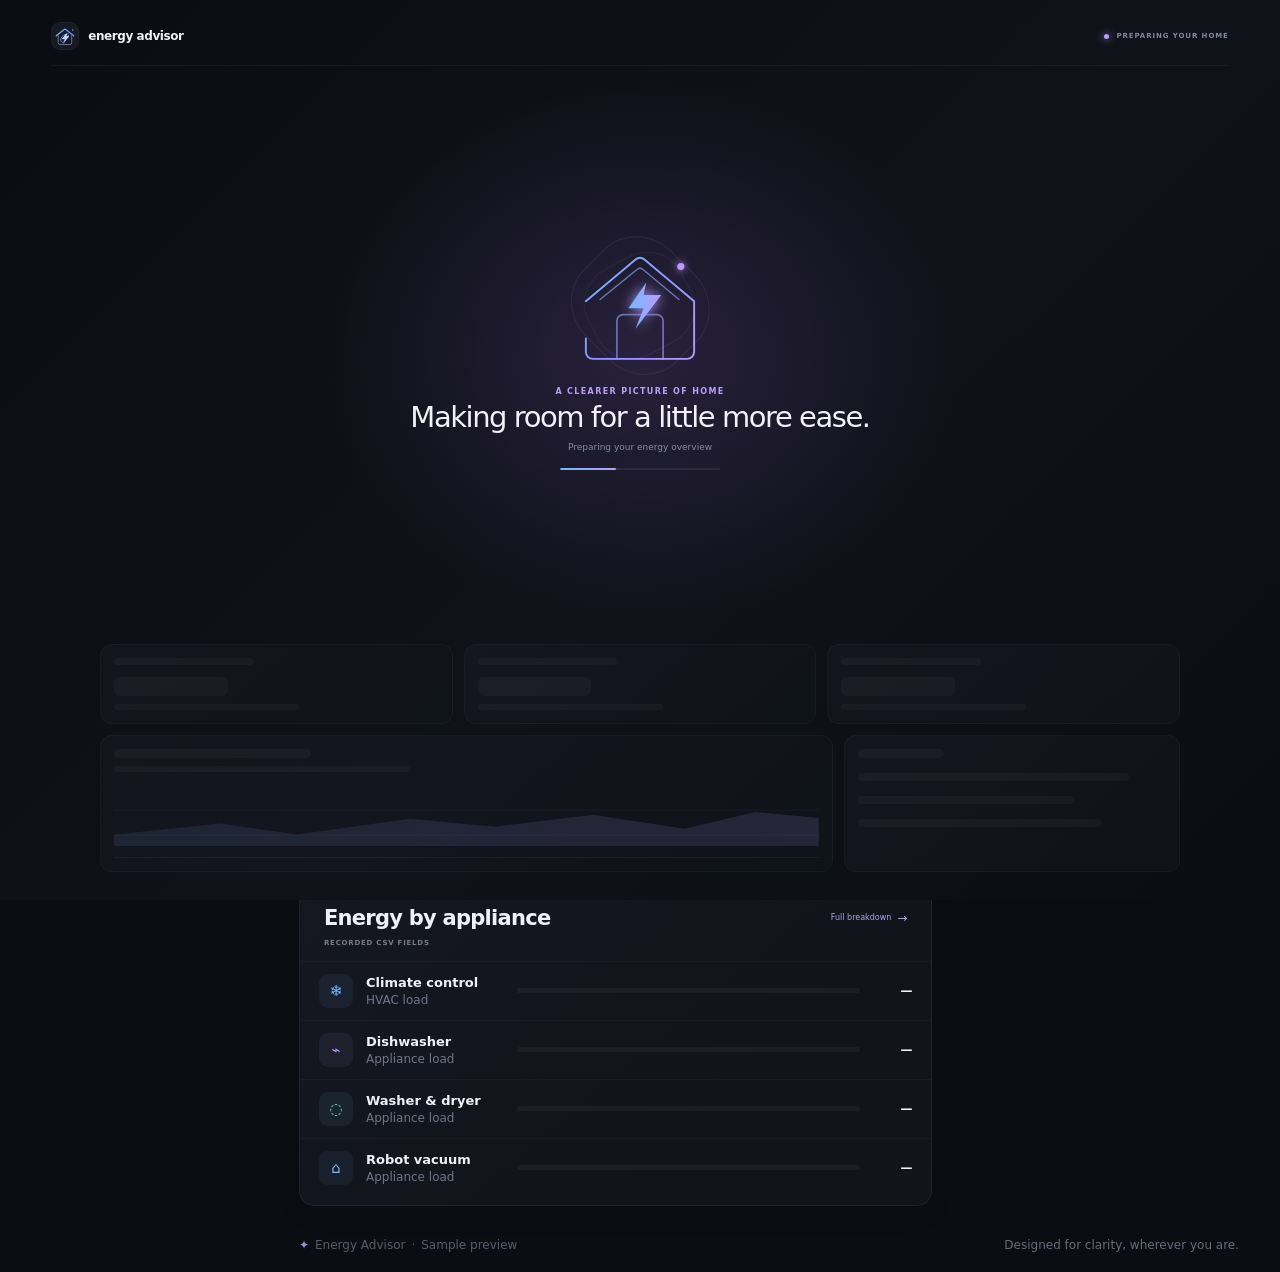
==== commit f923e0bc: "backend fastapi support added" ====
--- a/Frontend/index.html
+++ b/Frontend/index.html
@@ -8,6 +8,7 @@
   <title>Energy Advisor — Home intelligence</title>
   <link rel="icon" type="image/svg+xml" href="../Example/ui/assets/energy-advisor-mark.svg">
   <link rel="stylesheet" href="styles.css">
+  <script>window.ENERGY_API_BASE = "";</script>
   <script src="app.js" defer></script>
 </head>
 <body>
@@ -67,7 +68,7 @@
               <article class="metric-card"><div class="metric-label">Peak hourly load <span class="metric-mark cyan-mark">ϟ</span></div><strong data-bind="peak-kwh">— <small>kWh</small></strong><div class="metric-foot"><span class="neutral" data-bind="peak-time">—</span><span>highest recorded hour</span></div><div class="mini-bars"><i></i><i></i><i></i><i></i><i></i><i></i><i></i><i></i><i></i><i></i><i></i><i></i></div></article>
             </div>
             <article class="panel usage-panel">
-              <div class="panel-heading"><div><p class="eyebrow">ENERGY OVERVIEW</p><h2>Usage trends</h2><p class="panel-subtitle">Your home’s hourly energy consumption</p></div><div class="segmented" role="group" aria-label="Chart timeframe"><button class="selected" aria-pressed="true">Week</button><button aria-pressed="false">Month</button></div></div>
+              <div class="panel-heading"><div><p class="eyebrow">ENERGY OVERVIEW</p><h2>Daily energy use</h2><p class="panel-subtitle">Compare each day with the previous period</p></div><div class="segmented" role="group" aria-label="Chart timeframe"><button data-chart-days="7" aria-pressed="false">7 days</button><button data-chart-days="30" class="selected" aria-pressed="true">30 days</button><button data-chart-days="90" aria-pressed="false">90 days</button></div></div>
               <div class="chart-legend"><span><i class="legend-blue"></i> This week</span><span><i class="legend-purple"></i> Previous week</span><span class="chart-unit">kWh</span></div>
               <div class="chart-wrap"><div class="y-labels"><span data-axis="3">—</span><span data-axis="2">—</span><span data-axis="1">—</span><span data-axis="0">0</span></div><svg class="usage-chart" viewBox="0 0 700 220" preserveAspectRatio="none" role="img" aria-label="Daily energy use compared with the previous period"><defs><linearGradient id="fill-blue" x1="0" x2="0" y1="0" y2="1"><stop offset="0" stop-color="#64baff" stop-opacity=".2"/><stop offset="1" stop-color="#64baff" stop-opacity="0"/></linearGradient></defs><path class="grid-line" d="M0 15H700M0 75H700M0 135H700M0 195H700"/><path class="chart-area" d="M0 143 C36 145 52 130 92 137 S143 155 190 118 S250 120 289 101 S346 119 386 84 S446 92 484 69 S541 87 580 54 S643 68 700 25V195H0Z"/><path class="chart-line previous-line" d="M0 160 C40 139 56 151 96 126 S152 139 193 137 S245 145 290 116 S340 139 389 105 S444 115 482 91 S540 109 583 80 S646 102 700 68"/><path class="chart-line current-line" d="M0 143 C36 145 52 130 92 137 S143 155 190 118 S250 120 289 101 S346 119 386 84 S446 92 484 69 S541 87 580 54 S643 68 700 25"/><circle class="chart-point" cx="700" cy="25" r="4"/></svg></div><div class="x-labels" data-chart-labels><span>Mon</span><span>Tue</span><span>Wed</span><span>Thu</span><span>Fri</span><span>Sat</span><span>Sun</span></div>
             </article>
@@ -84,7 +85,7 @@
       <section class="page" id="insights-page" data-page="insights" hidden aria-labelledby="insights-title">
         <div class="page-heading"><div><p class="eyebrow">UNDERSTAND YOUR PATTERNS</p><h1 id="insights-title">Your energy, in context.</h1><p class="lede">Explore where energy goes and when your home uses the most.</p></div><label class="date-select"><svg viewBox="0 0 24 24" aria-hidden="true"><rect x="3" y="5" width="18" height="16" rx="2"/><path d="M16 3v4M8 3v4M3 10h18"/></svg><select data-period aria-label="Insights time period"><option value="7">Last 7 days</option><option value="30" selected>Last 30 days</option><option value="90">Last 90 days</option></select><span>⌄</span></label></div>
         <div class="insight-stats"><article class="metric-card"><div class="metric-label">Average daily use</div><strong data-bind="average-daily">— <small>kWh</small></strong><div class="metric-foot"><span class="positive" data-bind="change">—</span><span>compared to prior period</span></div></article><article class="metric-card"><div class="metric-label">Lowest-use day</div><strong data-bind="lowest-day">— <small>kWh</small></strong><div class="metric-foot"><span class="neutral" data-bind="lowest-date">—</span><span>in selected period</span></div></article><article class="metric-card"><div class="metric-label">Highest-use hour</div><strong data-bind="peak-kwh">— <small>kWh</small></strong><div class="metric-foot"><span class="neutral" data-bind="peak-time">—</span><span>across selected period</span></div></article></div>
-        <article class="panel insight-chart-panel"><div class="panel-heading"><div><p class="eyebrow">DAILY CONSUMPTION</p><h2>Average use by weekday.</h2><p class="panel-subtitle">Daily averages in this period compared with the previous one</p></div><div class="segmented" role="group" aria-label="Chart timeframe"><button class="selected" aria-pressed="true">Week</button><button aria-pressed="false">Month</button></div></div><div class="chart-legend"><span><i class="legend-blue"></i> Selected period</span><span><i class="legend-purple"></i> Previous period</span><span class="chart-unit">kWh / day</span></div><div class="large-bars" id="daily-bars" role="img" aria-label="Average daily energy use for each weekday, from training data"></div><div class="chart-insight"><span class="insight-spark">✦</span><span><strong>Usage patterns from your home data.</strong><small>Daily averages are calculated from the selected period.</small></span></div></article>
+        <article class="panel insight-chart-panel"><div class="panel-heading"><div><p class="eyebrow">DAILY CONSUMPTION</p><h2>Average use by weekday.</h2><p class="panel-subtitle">Daily averages in this period compared with the previous one</p></div><div class="segmented" role="group" aria-label="Chart timeframe"><button data-chart-days="7" aria-pressed="false">7 days</button><button data-chart-days="30" class="selected" aria-pressed="true">30 days</button><button data-chart-days="90" aria-pressed="false">90 days</button></div></div><div class="chart-legend"><span><i class="legend-blue"></i> Selected period</span><span><i class="legend-purple"></i> Previous period</span><span class="chart-unit">kWh / day</span></div><div class="large-bars" id="daily-bars" role="img" aria-label="Average daily energy use for each weekday, from training data"></div><div class="chart-insight"><span class="insight-spark">✦</span><span><strong>Usage patterns from your home data.</strong><small>Daily averages are calculated from the selected period.</small></span></div></article>
         <div class="insight-lower"><article class="panel breakdown-panel"><div class="panel-heading compact-heading"><div><p class="eyebrow">RECORDED APPLIANCE FIELDS</p><h2>Where energy goes</h2></div><span class="sample-label">HISTORICAL DATA</span></div><div class="mix-total"><strong data-bind="mix-total">— <small>kWh</small></strong><span>tracked loads in period</span></div><div class="mix-bar" id="mix-bar"><i></i><i></i><i></i><i></i></div><div class="mix-list" id="mix-list"></div></article><article class="panel insight-copy"><p class="eyebrow">A NOTE ON THESE NUMBERS</p><h2>Clarity before certainty.</h2><p>Appliance shares use the dataset’s four reported appliance/HVAC load fields. They are recorded categories and may not account for every part of total household usage.</p><a class="quiet-link" href="#rules">Explore smart rules <span>→</span></a></article></div>
       </section>
 
--- a/Frontend/styles.css
+++ b/Frontend/styles.css
@@ -19,3 +19,6 @@
 @media(max-width:680px){.main-content{padding-right:16px;padding-left:16px}.topbar{height:58px;margin-bottom:25px}.breadcrumb{font-size:11px}.sample-badge{padding:6px 8px;font-size:8px}.topbar-actions{gap:10px}.page-heading{flex-direction:column;gap:13px;margin-bottom:22px}.page-heading h1{font-size:clamp(27px,7vw,32px)}.eyebrow{font-size:9px}.lede{font-size:13px}.page-heading .date-select,.page-heading .filter-button{align-self:flex-start;min-height:40px;padding:0 12px;font-size:11px}.date-select select{max-width:130px}.filter-button select{max-width:96px}.metrics-grid{gap:9px}.metric-card{min-height:121px;padding:13px}.metric-label{font-size:10px}.metric-card>strong{margin-top:11px;font-size:25px}.metric-card>strong small{font-size:12px}.metric-foot{flex-direction:row;flex-wrap:wrap;gap:4px;font-size:9px}.metric-mark{width:23px;height:23px;font-size:11px}.panel-heading{padding:16px 15px 10px}.panel-heading h2,.compact-heading h2{font-size:16px}.panel-subtitle{font-size:10px}.usage-panel .panel-heading,.insight-chart-panel .panel-heading{align-items:flex-start;flex-wrap:wrap;gap:11px}.usage-panel .panel-heading>div:first-child,.insight-chart-panel .panel-heading>div:first-child{flex:1 1 100%}.usage-panel .segmented,.insight-chart-panel .segmented{width:100%;gap:5px;padding:4px}.usage-panel .segmented button,.insight-chart-panel .segmented button{flex:1;min-height:39px;font-size:12px}.chart-legend{gap:12px;padding:11px 15px 3px;font-size:9px}.chart-legend i{width:8px;height:8px}.chart-wrap{height:184px;margin:5px 13px 0 10px}.y-labels,.x-labels{font-size:9px}.x-labels{margin:8px 14px 0 34px}.appliance-row{gap:8px;padding:11px 12px}.appliance-icon{width:31px;height:31px;font-size:14px}.appliance-name{width:104px}.appliance-name strong{font-size:10px}.appliance-name small{font-size:9px}.appliance-value{width:34px;font-size:10px}.tip-panel,.alert-preferences,.rules-side-card{padding:16px}.tip-panel h2{font-size:17px}.tip-panel>p,.alert-preferences>p,.rules-side-card>p:not(.eyebrow){font-size:11px}.tip-heading{font-size:9px}.tip-foot{font-size:9px}.data-note p{font-size:9px}.data-note strong{font-size:10px}.insight-stats .metric-card{min-height:113px;padding:11px}.insight-stats .metric-label{font-size:9px}.insight-stats .metric-card>strong{font-size:21px}.insight-stats .metric-foot{font-size:8px}.large-bars{height:215px;gap:7px;margin-right:14px;margin-left:14px}.bar-group{font-size:9px}.insight-chart-panel .chart-legend{font-size:8px}.chart-insight{margin:14px 14px 0;padding:11px}.chart-insight strong{font-size:10px}.chart-insight small{font-size:9px}.mix-list{gap:11px 14px}.mix-list>div{font-size:9px}.mix-list strong{font-size:10px}.mix-total strong{font-size:23px}.mix-total small,.mix-total span{font-size:10px}.alert-summary-row{padding:12px;margin-bottom:14px}.alert-summary-row strong{font-size:10px}.alert-summary-row>div>span:last-child,.text-action{font-size:9px}.feed-date{font-size:9px}.feed-card{gap:10px;padding:14px}.feed-icon{width:32px;height:32px;font-size:15px}.feed-meta{font-size:8px}.feed-content h2{font-size:13px}.feed-content>p:not(.feed-detail){font-size:10px}.feed-data span{font-size:8px}.feed-expand{font-size:9px}.feed-detail{font-size:9px!important}.rule-setting{gap:10px;padding:13px}.rule-setting-meta{font-size:8px}.rule-status{font-size:7px}.rule-setting h2{font-size:13px}.rule-setting-copy>p,.rule-setting details p{font-size:10px}.rule-setting summary{font-size:9px}.toggle{width:38px;height:22px}.toggle:before{width:16px;height:16px}.toggle[aria-checked=true]:before{transform:translateX(16px)}.rules-intro{padding:13px}.rules-intro strong{font-size:10px}.rules-intro p,.rules-disclaimer p{font-size:9px}.nav-link{min-height:51px;font-size:9px}.nav-link svg{width:19px;height:19px}.app-shell{padding-bottom:75px}.page-footer{font-size:9px}}
 @media(max-width:410px){.main-content{padding-right:13px;padding-left:13px}.topbar{margin-bottom:21px}.page-heading h1{font-size:26px}.metrics-grid{gap:7px}.metric-card{padding:10px}.metric-label{font-size:9px}.metric-card>strong{font-size:22px}.metric-foot{font-size:8px}.chart-legend{gap:8px;font-size:8px}.chart-wrap{height:172px}.usage-panel .segmented button,.insight-chart-panel .segmented button{min-height:42px}.appliance-name{width:95px}.feed-card{padding:11px}.rule-setting{padding:11px}}
 @media(min-width:681px) and (max-width:900px){.sidebar{width:218px}.main-content{margin-left:218px}}
+/* Larger reading scale for high-resolution laptop and desktop screens. */
+@media(min-width:901px){.brand strong{font-size:18px}.brand small{font-size:10px}.nav-label{font-size:11px}.nav-link{min-height:52px;font-size:15px}.nav-link svg{width:21px;height:21px}.breadcrumb{font-size:14px}.sample-badge{font-size:10px}.eyebrow{font-size:12px}.page-heading h1{font-size:clamp(42px,3.3vw,56px)}.lede{font-size:17px}.date-select,.filter-button{min-height:48px;font-size:14px}.metric-card{min-height:150px;padding:20px}.metric-label{font-size:14px}.metric-card>strong{font-size:36px}.metric-card>strong small{font-size:16px}.metric-foot{font-size:12px}.panel-heading{padding:23px 24px 12px}.panel-heading h2,.compact-heading h2{font-size:21px}.panel-subtitle{font-size:14px}.segmented button{min-width:74px;min-height:42px;font-size:14px}.chart-legend{font-size:12px}.chart-wrap{height:250px}.y-labels,.x-labels{font-size:12px}.appliance-name strong,.alert-summary-row strong{font-size:13px}.appliance-name small,.appliance-value,.feed-meta{font-size:12px}.tip-panel h2,.rules-side-card h2{font-size:22px}.tip-panel>p,.alert-preferences>p,.rules-side-card>p:not(.eyebrow),.feed-content>p:not(.feed-detail),.rule-setting-copy>p,.rule-setting details p{font-size:14px}.preview-alert strong,.feed-content h2{font-size:17px}.preview-alert small,.feed-data span,.feed-expand,.rule-setting summary{font-size:12px}.rule-setting{padding:23px;gap:18px}.rule-setting-meta{font-size:12px}.rule-status{font-size:11px}.rule-setting h2{font-size:21px}.rules-intro strong{font-size:15px}.rules-intro p,.rules-disclaimer p,.data-note p,.page-footer{font-size:12px}.rules-side-card h2{font-size:24px}}
+@media(max-width:680px){.nav-link{font-size:12px}.metric-label{font-size:11px}.metric-foot{font-size:10px}.segmented button{min-height:46px;font-size:14px}.chart-legend{font-size:10px}.y-labels,.x-labels{font-size:10px}.rule-setting-meta{font-size:9px}.rule-status{font-size:8px}.rule-setting h2{font-size:15px}.rule-setting-copy>p,.rule-setting details p{font-size:12px}.rules-intro strong{font-size:12px}.rules-intro p,.rules-disclaimer p{font-size:11px}}
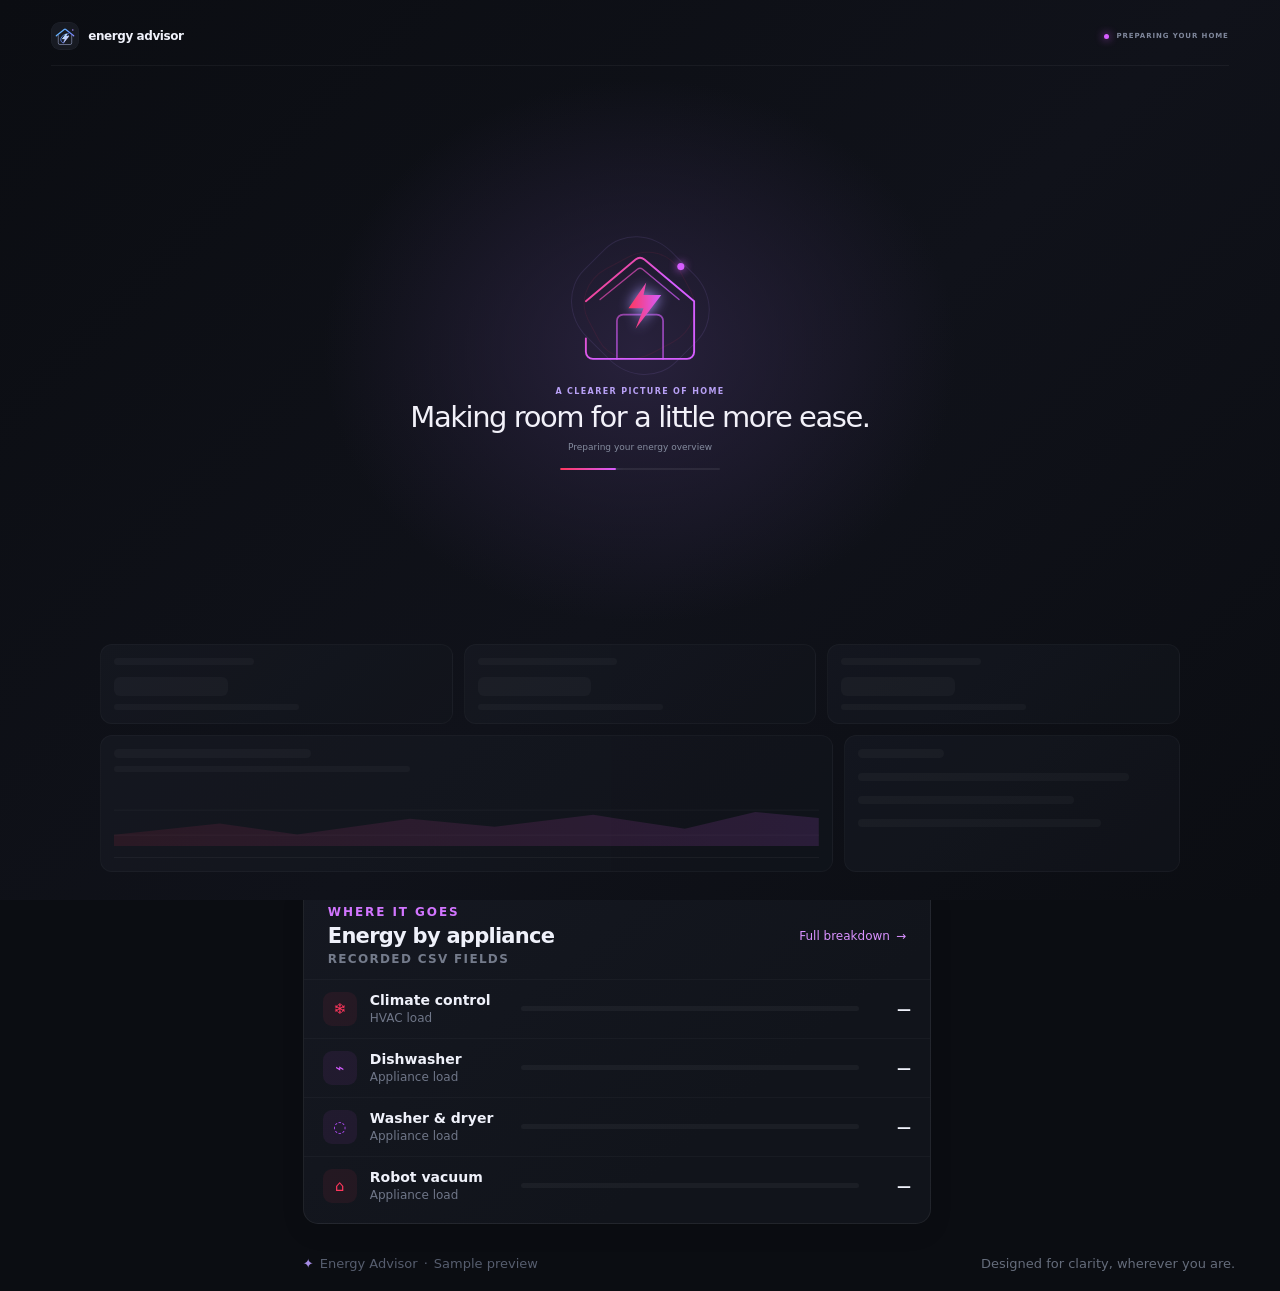
==== commit bb8a9985: "theme shift" ====
--- a/Frontend/index.html
+++ b/Frontend/index.html
@@ -17,7 +17,7 @@
     <div class="startup-center">
       <div class="house-loader" aria-hidden="true">
         <svg viewBox="0 0 160 148" role="presentation">
-          <defs><linearGradient id="house-stroke" x1="17" y1="18" x2="143" y2="132" gradientUnits="userSpaceOnUse"><stop stop-color="#72b9ff"/><stop offset=".52" stop-color="#8c9aff"/><stop offset="1" stop-color="#bd9aff"/></linearGradient><linearGradient id="house-glow" x1="0" x2="1"><stop stop-color="#72b9ff"/><stop offset="1" stop-color="#bd9aff"/></linearGradient></defs>
+          <defs><linearGradient id="house-stroke" x1="17" y1="18" x2="143" y2="132" gradientUnits="userSpaceOnUse"><stop stop-color="#ff365d"/><stop offset=".52" stop-color="#d65dff"/><stop offset="1" stop-color="#d65dff"/></linearGradient><linearGradient id="house-glow" x1="0" x2="1"><stop stop-color="#ff365d"/><stop offset="1" stop-color="#d65dff"/></linearGradient></defs>
           <path class="house-outline" d="M19 69 75 22a8 8 0 0 1 10 0l56 47v57a8 8 0 0 1-8 8H27a8 8 0 0 1-8-8Z"/>
           <path class="house-inner" d="M54 134V91a7 7 0 0 1 7-7h38a7 7 0 0 1 7 7v43"/>
           <path class="house-current" d="M35 67 77 33a5 5 0 0 1 6 0l41 34"/>
@@ -70,7 +70,7 @@
             <article class="panel usage-panel">
               <div class="panel-heading"><div><p class="eyebrow">ENERGY OVERVIEW</p><h2>Daily energy use</h2><p class="panel-subtitle">Compare each day with the previous period</p></div><div class="segmented" role="group" aria-label="Chart timeframe"><button data-chart-days="7" aria-pressed="false">7 days</button><button data-chart-days="30" class="selected" aria-pressed="true">30 days</button><button data-chart-days="90" aria-pressed="false">90 days</button></div></div>
               <div class="chart-legend"><span><i class="legend-blue"></i> This week</span><span><i class="legend-purple"></i> Previous week</span><span class="chart-unit">kWh</span></div>
-              <div class="chart-wrap"><div class="y-labels"><span data-axis="3">—</span><span data-axis="2">—</span><span data-axis="1">—</span><span data-axis="0">0</span></div><svg class="usage-chart" viewBox="0 0 700 220" preserveAspectRatio="none" role="img" aria-label="Daily energy use compared with the previous period"><defs><linearGradient id="fill-blue" x1="0" x2="0" y1="0" y2="1"><stop offset="0" stop-color="#64baff" stop-opacity=".2"/><stop offset="1" stop-color="#64baff" stop-opacity="0"/></linearGradient></defs><path class="grid-line" d="M0 15H700M0 75H700M0 135H700M0 195H700"/><path class="chart-area" d="M0 143 C36 145 52 130 92 137 S143 155 190 118 S250 120 289 101 S346 119 386 84 S446 92 484 69 S541 87 580 54 S643 68 700 25V195H0Z"/><path class="chart-line previous-line" d="M0 160 C40 139 56 151 96 126 S152 139 193 137 S245 145 290 116 S340 139 389 105 S444 115 482 91 S540 109 583 80 S646 102 700 68"/><path class="chart-line current-line" d="M0 143 C36 145 52 130 92 137 S143 155 190 118 S250 120 289 101 S346 119 386 84 S446 92 484 69 S541 87 580 54 S643 68 700 25"/><circle class="chart-point" cx="700" cy="25" r="4"/></svg></div><div class="x-labels" data-chart-labels><span>Mon</span><span>Tue</span><span>Wed</span><span>Thu</span><span>Fri</span><span>Sat</span><span>Sun</span></div>
+              <div class="chart-wrap"><div class="y-labels"><span data-axis="3">—</span><span data-axis="2">—</span><span data-axis="1">—</span><span data-axis="0">0</span></div><svg class="usage-chart" viewBox="0 0 700 220" preserveAspectRatio="none" role="img" aria-label="Daily energy use compared with the previous period"><defs><linearGradient id="fill-blue" x1="0" x2="0" y1="0" y2="1"><stop offset="0" stop-color="#ff365d" stop-opacity=".2"/><stop offset="1" stop-color="#ff365d" stop-opacity="0"/></linearGradient></defs><path class="grid-line" d="M0 15H700M0 75H700M0 135H700M0 195H700"/><path class="chart-area" d="M0 143 C36 145 52 130 92 137 S143 155 190 118 S250 120 289 101 S346 119 386 84 S446 92 484 69 S541 87 580 54 S643 68 700 25V195H0Z"/><path class="chart-line previous-line" d="M0 160 C40 139 56 151 96 126 S152 139 193 137 S245 145 290 116 S340 139 389 105 S444 115 482 91 S540 109 583 80 S646 102 700 68"/><path class="chart-line current-line" d="M0 143 C36 145 52 130 92 137 S143 155 190 118 S250 120 289 101 S346 119 386 84 S446 92 484 69 S541 87 580 54 S643 68 700 25"/><circle class="chart-point" cx="700" cy="25" r="4"/></svg></div><div class="x-labels" data-chart-labels><span>Mon</span><span>Tue</span><span>Wed</span><span>Thu</span><span>Fri</span><span>Sat</span><span>Sun</span></div>
             </article>
             <article class="panel appliance-panel"><div class="panel-heading compact-heading"><div><p class="eyebrow">WHERE IT GOES</p><h2>Energy by appliance</h2><span class="sample-label">RECORDED CSV FIELDS</span></div><a class="quiet-link" href="#insights">Full breakdown <span>→</span></a></div><div class="appliance-list"><div class="appliance-row" data-appliance="climate_control"><span class="appliance-icon ac-icon">❄</span><span class="appliance-name"><strong>Climate control</strong><small>HVAC load</small></span><span class="appliance-track"><i style="width:0%"></i></span><strong class="appliance-value">—</strong></div><div class="appliance-row" data-appliance="dishwasher"><span class="appliance-icon kitchen-icon">⌁</span><span class="appliance-name"><strong>Dishwasher</strong><small>Appliance load</small></span><span class="appliance-track"><i style="width:0%"></i></span><strong class="appliance-value">—</strong></div><div class="appliance-row" data-appliance="washer_dryer"><span class="appliance-icon laundry-icon">◌</span><span class="appliance-name"><strong>Washer & dryer</strong><small>Appliance load</small></span><span class="appliance-track"><i style="width:0%"></i></span><strong class="appliance-value">—</strong></div><div class="appliance-row" data-appliance="robot_vacuum"><span class="appliance-icon ac-icon">⌂</span><span class="appliance-name"><strong>Robot vacuum</strong><small>Appliance load</small></span><span class="appliance-track"><i style="width:0%"></i></span><strong class="appliance-value">—</strong></div></div></article>
           </div>
--- a/Frontend/styles.css
+++ b/Frontend/styles.css
@@ -1,16 +1,16 @@
-:root{color-scheme:dark;--bg:#0b0d12;--sidebar:#0e1016;--panel:#12151d;--panel2:#161a24;--line:#ffffff10;--text:#eff1fa;--muted:#9da3b7;--quiet:#686f82;--blue:#72b9ff;--purple:#bd9aff;--cyan:#73dfdc;--green:#79d6b2;--display:Inter,ui-sans-serif,system-ui,-apple-system,"Segoe UI",sans-serif;font-family:var(--display);color:var(--text);background:var(--bg);font-synthesis:none;text-rendering:optimizeLegibility}*{box-sizing:border-box}html{scroll-behavior:smooth}body{margin:0;min-width:320px;min-height:100vh;background:radial-gradient(ellipse at 74% -18%,#24203b 0,transparent 36%),var(--bg)}button,a{font:inherit;color:inherit}button{cursor:pointer}a{text-decoration:none}button:focus-visible,a:focus-visible,summary:focus-visible{outline:2px solid var(--blue);outline-offset:3px}.app-shell{min-height:100vh}.sidebar{position:fixed;inset:0 auto 0 0;z-index:5;width:238px;display:flex;flex-direction:column;padding:26px 15px 15px;border-right:1px solid var(--line);background:linear-gradient(180deg,#0e1016f5,#0e1016ee);backdrop-filter:blur(20px)}.brand{display:flex;align-items:center;gap:11px;padding:0 9px 39px}.brand img{border-radius:12px}.brand strong,.brand small{display:block}.brand strong{font-size:14px;font-weight:670;letter-spacing:-.04em}.brand small{margin-top:4px;color:#797f91;font-size:8px;font-weight:700;letter-spacing:.17em}.nav-label{padding:0 12px 10px;color:#646b7c;font-size:9px;font-weight:700;letter-spacing:.16em;text-transform:uppercase}.nav-list{display:grid;gap:5px}.nav-link{position:relative;min-height:42px;display:flex;align-items:center;gap:12px;padding:0 12px;border:1px solid transparent;border-radius:10px;color:#939aaf;font-size:11px;transition:color .18s,background .18s,border-color .18s}.nav-link:hover{color:var(--text);background:#ffffff06}.nav-link.is-active{color:#e9e2ff;background:linear-gradient(100deg,#201c31,#181a25);border-color:#ba9aff1b;box-shadow:inset 2px 0 #aa86fa}.nav-link svg,.icon-button svg,.date-select svg,.filter-button svg{width:17px;height:17px;fill:none;stroke:currentColor;stroke-width:1.7;stroke-linecap:round;stroke-linejoin:round}.nav-link.is-active svg{color:var(--purple)}.nav-count{margin-left:auto;padding:3px 6px;border:1px solid #ba9aff22;border-radius:6px;color:#ceb8ff;background:#a487fa12;font-size:8px;font-weight:700}.sidebar-spacer{flex:1}.home-switcher{display:flex;align-items:center;gap:10px;margin:0 3px 12px;padding:11px;border:1px solid var(--line);border-radius:12px;background:#ffffff04}.home-icon{width:29px;height:29px;display:grid;place-items:center;border:1px solid #72b9ff20;border-radius:9px;color:var(--blue);background:#72b9ff0c}.home-icon svg{width:15px;height:15px;fill:none;stroke:currentColor;stroke-width:1.6;stroke-linecap:round;stroke-linejoin:round}.home-switcher>span:nth-child(2){flex:1}.home-switcher small,.home-switcher strong,.account-row strong,.account-row small{display:block}.home-switcher small{color:var(--quiet);font-size:7px;font-weight:700;letter-spacing:.13em}.home-switcher strong{margin-top:4px;font-size:10px}.chevron{color:var(--quiet);font-size:14px}.account-row{display:flex;align-items:center;gap:9px;padding:12px 5px 2px;border-top:1px solid var(--line)}.avatar,.top-avatar{display:grid;place-items:center;border:1px solid #bd9aff30;border-radius:50%;color:#e3d5ff;background:linear-gradient(135deg,#44375b,#232331);font-size:9px;font-weight:700}.avatar{width:29px;height:29px}.account-row>span:nth-child(2){flex:1}.account-row strong{font-size:9px}.account-row small{margin-top:3px;color:var(--quiet);font-size:8px}.icon-button{position:relative;width:30px;height:30px;display:grid;place-items:center;border:1px solid transparent;border-radius:9px;color:var(--muted);background:transparent}.icon-button:hover{border-color:var(--line);background:#ffffff08}.main-content{max-width:1600px;min-height:100vh;margin-left:238px;padding:0 34px 20px}.topbar{height:64px;display:flex;align-items:center;justify-content:space-between;margin-bottom:31px;border-bottom:1px solid var(--line)}.breadcrumb{display:flex;align-items:center;gap:10px;color:var(--quiet);font-size:10px}.breadcrumb strong{color:#d8dbea;font-weight:560}.slash{color:#444959}.topbar-actions{display:flex;align-items:center;gap:15px}.sample-badge{display:inline-flex;align-items:center;gap:7px;padding:6px 9px;border:1px solid #72dfbd23;border-radius:20px;color:#98d9c2;background:#70d6ac0a;font-size:8px;font-weight:700;letter-spacing:.08em}.sample-badge i,.live-dot{width:6px;height:6px;border-radius:50%;background:#79d6b2;box-shadow:0 0 9px #79d6b2a0}.notification-button{border-color:var(--line)}.notification-button svg{width:15px;height:15px}.notification-button i{position:absolute;top:6px;right:6px;width:5px;height:5px;border-radius:50%;background:var(--purple)}.top-avatar{width:30px;height:30px}.page{max-width:1320px;margin:0 auto;animation:enter .28s ease both}.page[hidden]{display:none}@keyframes enter{from{opacity:0;transform:translateY(5px)}to{opacity:1;transform:translateY(0)}}.page-heading{display:flex;align-items:flex-end;justify-content:space-between;gap:20px;margin-bottom:25px}.eyebrow{display:flex;align-items:center;gap:7px;margin:0 0 9px;color:#a991e9;font-size:8px;font-weight:750;letter-spacing:.16em}.live-dot{width:5px;height:5px}h1{margin:0;color:#f2f1f9;font-size:clamp(26px,3.1vw,35px);font-weight:570;letter-spacing:-.055em;line-height:1.15}.lede{margin:8px 0 0;color:#9298ac;font-size:11px;line-height:1.55}.date-select,.filter-button{min-height:35px;display:flex;align-items:center;gap:9px;padding:0 11px;border:1px solid var(--line);border-radius:9px;color:#cbd0de;background:#11141b;font-size:9px}.date-select svg,.filter-button svg{width:14px;height:14px;color:#969caf}.date-select span{margin-left:4px;color:var(--quiet)}.overview-grid{display:grid;grid-template-columns:minmax(0,1.7fr) minmax(240px,.78fr);gap:16px;align-items:start}.overview-main,.overview-aside{min-width:0;display:grid;gap:14px}.metrics-grid{display:grid;grid-template-columns:repeat(3,minmax(0,1fr));gap:11px}.metric-card,.panel{min-width:0;border:1px solid var(--line);border-radius:13px;background:linear-gradient(140deg,#151821,#11141b 68%);box-shadow:0 8px 25px #00000016}.metric-card{position:relative;min-height:116px;overflow:hidden;padding:13px 14px}.metric-label{display:flex;align-items:center;justify-content:space-between;color:#9ea4b6;font-size:9px}.metric-mark{width:21px;height:21px;display:grid;place-items:center;border-radius:7px;font-size:11px}.blue-mark{color:var(--blue);background:#72b9ff14}.purple-mark{color:var(--purple);background:#bd9aff14}.cyan-mark{color:var(--cyan);background:#73dfdc12}.metric-card>strong{display:block;margin-top:10px;font-size:24px;font-weight:580;letter-spacing:-.055em}.metric-card>strong small{color:#abb1c2;font-size:11px;font-weight:500;letter-spacing:0}.metric-foot{display:flex;gap:6px;margin-top:5px;color:#70778a;font-size:8px}.positive{color:#83d7b6}.neutral{color:#c2aaff}.sparkline{position:absolute;right:0;bottom:0;left:0;height:28px;opacity:.8}.sparkline svg{width:100%;height:100%;overflow:visible}.sparkline path{fill:none;stroke:var(--blue);stroke-width:1.5;vector-effect:non-scaling-stroke}.progress-track{height:3px;margin-top:13px;overflow:hidden;border-radius:9px;background:#282936}.progress-track span{display:block;width:76%;height:100%;border-radius:9px;background:linear-gradient(90deg,#8a79ec,#bd9aff)}.mini-bars{height:24px;display:flex;align-items:flex-end;gap:4px;margin-top:8px}.mini-bars i{flex:1;height:var(--h,35%);border-radius:3px 3px 0 0;background:#64baff45}.mini-bars i:nth-child(3n){height:70%;background:#bd9aff70}.mini-bars i:nth-child(4n){height:47%}.mini-bars i:nth-child(7n){height:90%;background:#72b9ff}.panel-heading{display:flex;align-items:center;justify-content:space-between;gap:14px;padding:17px 18px 8px}.panel-heading h2,.compact-heading h2{margin:0;font-size:14px;font-weight:570;letter-spacing:-.035em}.panel-heading .eyebrow,.compact-heading .eyebrow{margin-bottom:5px}.panel-subtitle{margin:5px 0 0;color:#777e91;font-size:9px}.usage-panel{padding-bottom:13px}.segmented{display:flex;gap:2px;padding:3px;border:1px solid #ffffff0c;border-radius:8px;background:#0d0f15}.segmented button{padding:5px 8px;border:0;border-radius:6px;color:#777e91;background:transparent;font-size:8px}.segmented button.selected{color:#ded1ff;background:#a78bfa18}.chart-legend{display:flex;align-items:center;gap:15px;padding:10px 19px 2px;color:#898fa2;font-size:8px}.chart-legend span{display:flex;align-items:center;gap:6px}.chart-legend i{width:7px;height:7px;border-radius:3px}.legend-blue{background:var(--blue)}.legend-purple{background:var(--purple)}.chart-unit{margin-left:auto;color:#626a7d}.chart-wrap{height:172px;display:grid;grid-template-columns:18px minmax(0,1fr);gap:8px;margin:4px 16px 0 13px}.y-labels{display:flex;flex-direction:column;justify-content:space-between;padding:8px 0 1px;color:#636a7c;font-size:8px}.usage-chart{width:100%;height:100%;overflow:visible}.grid-line{fill:none;stroke:#ffffff0c;stroke-dasharray:3 5;stroke-width:1}.chart-area{fill:url(#fill-blue)}.chart-line{fill:none;stroke-width:2;vector-effect:non-scaling-stroke}.current-line{stroke:var(--blue)}.previous-line{stroke:#a987f5;stroke-dasharray:5 5;opacity:.58}.chart-point{fill:var(--blue);stroke:#10131a;stroke-width:3}.x-labels{display:flex;justify-content:space-between;margin:6px 17px 0 40px;color:#6f7587;font-size:8px}.compact-heading{padding-bottom:11px}.quiet-link{display:inline-flex;align-items:center;gap:6px;color:#b4a0ee;font-size:8px}.quiet-link span{font-size:12px}.appliance-panel{padding-bottom:8px}.appliance-row{display:flex;align-items:center;gap:10px;padding:9px 16px;border-top:1px solid #ffffff08}.appliance-icon{width:28px;height:28px;display:grid;place-items:center;border-radius:9px;font-size:13px}.ac-icon{color:var(--blue);background:#72b9ff12}.kitchen-icon{color:var(--purple);background:#bd9aff12}.laundry-icon{color:var(--cyan);background:#73dfdc12}.appliance-name{width:115px}.appliance-name strong,.appliance-name small{display:block}.appliance-name strong{font-size:9px;font-weight:560}.appliance-name small{margin-top:3px;color:#6f7688;font-size:8px}.appliance-track{height:4px;flex:1;overflow:hidden;border-radius:9px;background:#ffffff0b}.appliance-track i{display:block;height:100%;border-radius:inherit;background:linear-gradient(90deg,#638cf4,#9c8df4)}.appliance-row:nth-child(3) .appliance-track i{background:linear-gradient(90deg,#a280e8,#bd9aff)}.appliance-row:nth-child(4) .appliance-track i{background:linear-gradient(90deg,#43b9c2,#73dfdc)}.appliance-value{width:27px;text-align:right;font-size:9px;font-weight:550}.tip-panel{padding:17px 16px;border-color:#ad8bff22;background:radial-gradient(ellipse at 100% 0,#392c5535,transparent 50%),linear-gradient(145deg,#1a1824,#12141b)}.tip-heading{display:flex;align-items:center;gap:8px;color:#bca8f1;font-size:8px;font-weight:750;letter-spacing:.12em}.tip-orb{width:27px;height:27px;display:grid;place-items:center;border:1px solid #be9aff25;border-radius:9px;color:var(--purple);background:#b78fff12}.tip-orb svg{width:15px;height:15px;fill:none;stroke:currentColor;stroke-width:1.5;stroke-linecap:round;stroke-linejoin:round}.sparkle{margin-left:auto;color:#d8c6ff;font-size:13px}.tip-panel h2{margin:15px 0 7px;font-size:15px;font-weight:570;letter-spacing:-.04em;line-height:1.35}.tip-panel>p,.alert-preferences>p,.rules-side-card>p:not(.eyebrow){margin:0;color:#9398aa;font-size:9px;line-height:1.7}.tip-foot{display:flex;justify-content:space-between;gap:8px;margin-top:14px;padding-top:11px;border-top:1px solid #ffffff0e;color:#777d8e;font-size:8px}.tip-foot a{color:#c0aaf9}.alert-preview{padding-bottom:4px}.preview-alert{display:flex;align-items:center;gap:9px;padding:10px 15px;border-top:1px solid #ffffff08}.alert-icon{width:25px;height:25px;display:grid;place-items:center;border-radius:8px;font-size:12px}.violet-icon{color:var(--purple);background:#bd9aff16}.blue-icon{color:var(--blue);background:#72b9ff14}.cyan-icon{color:var(--cyan);background:#73dfdc14}.preview-alert>span:nth-child(2){min-width:0;flex:1}.preview-alert strong,.preview-alert small{display:block;overflow:hidden;text-overflow:ellipsis;white-space:nowrap}.preview-alert strong{font-size:8px;font-weight:560}.preview-alert small{margin-top:3px;color:#747b8d;font-size:7px}.unread-dot,.feed-unread{width:6px;height:6px;border-radius:50%;background:var(--purple);box-shadow:0 0 7px #bd9aff70}.data-note{display:flex;gap:9px;padding:11px 12px;border:1px solid #ffffff09;border-radius:11px;background:#11141a;color:#81889a}.note-icon{width:16px;height:16px;display:grid;place-items:center;flex:0 0 auto;border:1px solid #8389a344;border-radius:50%;font-family:serif;font-size:10px}.data-note p{margin:0;font-size:8px;line-height:1.6}.data-note strong{color:#b7bdca;font-size:8px}.page-footer{display:flex;align-items:center;gap:6px;margin:32px auto 0;color:#565d6e;font-size:8px}.footer-mark{color:#a68ce6}.footer-right{margin-left:auto;color:#656c7b}.insight-stats{display:grid;grid-template-columns:repeat(3,1fr);gap:12px;margin-bottom:15px}.insight-stats .metric-card{min-height:106px}.insight-chart-panel{padding-bottom:17px}.insight-chart-panel .chart-wrap{height:190px}.large-bars{height:225px;display:grid;grid-template-columns:repeat(7,1fr);align-items:end;gap:12px;margin:16px 24px 0;padding:0 8px;border-bottom:1px solid #ffffff10;background:repeating-linear-gradient(to top,transparent 0,transparent calc(25% - 1px),#ffffff0b calc(25% - 1px),#ffffff0b 25%)}.bar-group{height:100%;display:flex;flex-direction:column;justify-content:flex-end;align-items:center;gap:9px;color:#777e90;font-size:8px}.bar-pair{height:calc(100% - 20px);width:min(46px,80%);display:flex;align-items:flex-end;justify-content:center;gap:4px}.bar-pair i{width:40%;min-height:5px;border-radius:4px 4px 0 0;background:linear-gradient(180deg,#72b9ff,#5261b7);box-shadow:0 0 12px #72b9ff24}.bar-pair i+ i{background:linear-gradient(180deg,#bd9aff,#7054a5);opacity:.56}.chart-insight{display:flex;align-items:center;gap:10px;margin:17px 20px 0;padding:12px;border:1px solid #bd9aff18;border-radius:10px;background:#bd9aff08}.insight-spark{color:var(--purple)}.chart-insight strong,.chart-insight small{display:block}.chart-insight strong{font-size:9px;font-weight:570}.chart-insight small{margin-top:3px;color:#858b9c;font-size:8px}.insight-lower{display:grid;grid-template-columns:1fr 1fr;gap:14px;margin-top:14px}.breakdown-panel{padding-bottom:15px}.sample-label{color:#747b8b;font-size:7px;font-weight:700;letter-spacing:.11em}.mix-total{display:flex;align-items:baseline;gap:8px;padding:3px 17px 10px}.mix-total strong{font-size:21px;font-weight:560}.mix-total small{color:#9da3b5;font-size:10px}.mix-total span{color:#777d8e;font-size:8px}.mix-bar{height:7px;display:flex;gap:3px;margin:0 17px 14px;overflow:hidden;border-radius:8px}.mix-bar i{width:32%;background:var(--blue)}.mix-bar i:nth-child(2){width:24%;background:var(--purple)}.mix-bar i:nth-child(3){width:18%;background:var(--cyan)}.mix-bar i:nth-child(4){flex:1;background:#555b6c}.mix-list{display:grid;grid-template-columns:1fr 1fr;gap:10px 18px;padding:0 17px}.mix-list>div{display:flex;align-items:center;gap:7px;color:#9298a9;font-size:8px}.mix-list strong{margin-left:auto;color:#d1d4e0;font-weight:550}.mix-list i{width:6px;height:6px;border-radius:50%}.dot-blue{background:var(--blue)}.dot-purple{background:var(--purple)}.dot-cyan{background:var(--cyan)}.dot-muted{background:#555b6c}.insight-copy{padding:18px}.insight-copy h2{margin:0 0 9px;font-size:15px;font-weight:560}.insight-copy>p:not(.eyebrow){margin:0 0 13px;color:#9499aa;font-size:9px;line-height:1.75}.feed-date{margin:0 0 9px;color:#787f91;font-size:8px;font-weight:750;letter-spacing:.15em}.alerts-layout{display:grid;grid-template-columns:minmax(0,1fr) 265px;gap:16px;align-items:start}.alert-summary-row{display:flex;align-items:center;justify-content:space-between;padding:11px 13px;margin-bottom:15px;border:1px solid var(--line);border-radius:10px;background:#11141a}.alert-summary-row>div{display:flex;align-items:center;gap:9px}.alert-summary-row strong{font-size:9px;font-weight:580}.alert-summary-row>div>span:last-child{color:#747b8c;font-size:8px}.text-action{border:0;color:#c3aaff;background:transparent;font-size:8px}.alert-feed{display:grid;gap:9px}.feed-card{display:flex;align-items:flex-start;gap:12px;padding:15px}.feed-icon{width:33px;height:33px;display:grid;place-items:center;flex:0 0 auto;border-radius:10px;font-size:16px}.feed-content{min-width:0;flex:1}.feed-meta{display:flex;align-items:center;justify-content:space-between;gap:10px;color:#ad98e7;font-size:7px;font-weight:750;letter-spacing:.1em}.feed-meta time{color:#737a8c;font-weight:450;letter-spacing:0}.feed-content h2{margin:8px 0 5px;font-size:13px;font-weight:570;letter-spacing:-.025em}.feed-content>p:not(.feed-detail){max-width:690px;margin:0;color:#969bad;font-size:9px;line-height:1.65}.feed-data{display:flex;flex-wrap:wrap;gap:7px;margin-top:10px}.feed-data span{padding:5px 7px;border:1px solid #ffffff0b;border-radius:6px;color:#abb1c0;background:#0f1218;font-size:7px}.feed-expand{display:flex;align-items:center;gap:6px;margin-top:11px;padding:0;border:0;color:#a799cc;background:transparent;font-size:8px}.feed-detail{margin-top:8px!important;padding:9px;border-left:2px solid #ad91eb;color:#a6aabc!important;background:#ffffff05}.feed-unread{margin:4px 3px 0 0}.older-date{margin-top:12px}.older-placeholder{padding:15px;border:1px dashed #ffffff15;border-radius:10px;color:#73798a;font-size:8px;text-align:center}.alerts-aside{display:grid;gap:11px}.alert-preferences,.rules-side-card{padding:16px}.alert-preferences h2,.rules-side-card h2{margin:0 0 8px;font-size:14px;font-weight:560;letter-spacing:-.03em}.alert-preferences .quiet-link{margin-top:13px}.rules-layout{display:grid;grid-template-columns:minmax(0,1fr) 270px;gap:16px;align-items:start}.rule-list{display:grid;gap:10px}.rules-intro{display:flex;align-items:center;gap:11px;padding:13px 15px;border:1px solid #bd9aff1d;border-radius:11px;background:linear-gradient(100deg,#bd9aff0b,#72b9ff06)}.rules-intro-icon{width:27px;height:27px;display:grid;place-items:center;border-radius:8px;color:var(--purple);background:#bd9aff13}.rules-intro strong{font-size:9px;font-weight:600}.rules-intro p{margin:4px 0 0;color:#8f95a7;font-size:8px;line-height:1.5}.rule-setting{display:flex;align-items:flex-start;gap:12px;padding:15px}.rule-setting-copy{min-width:0;flex:1}.rule-setting-meta{display:flex;align-items:center;gap:9px;color:#8f96a8;font-size:7px;font-weight:700;letter-spacing:.1em}.rule-status{display:inline-flex;align-items:center;gap:5px;color:#baa4ed;font-size:6px}.rule-status i{width:4px;height:4px;border-radius:50%;background:var(--purple)}.rule-setting h2{margin:7px 0 4px;font-size:12px;font-weight:580}.rule-setting-copy>p{margin:0;color:#9298aa;font-size:8px;line-height:1.6}.rule-setting details{margin-top:9px;padding-top:8px;border-top:1px solid #ffffff0a}.rule-setting summary{width:max-content;color:#b9a6e9;font-size:8px;cursor:pointer}.rule-setting details p{max-width:610px;margin:7px 0 0;color:#848a9b;font-size:8px;line-height:1.65}.toggle{width:36px;height:21px;display:flex;align-items:center;flex:0 0 auto;margin-top:3px;padding:2px;border:1px solid #ffffff16;border-radius:20px;background:#20232d;transition:background .2s,border-color .2s}.toggle:before{content:"";width:15px;height:15px;border-radius:50%;background:#7c8292;transition:transform .2s,background .2s}.toggle[aria-checked=true]{border-color:#b99afa44;background:#9e83ea30}.toggle[aria-checked=true]:before{transform:translateX(15px);background:#c2a7ff;box-shadow:0 0 8px #b795fa70}.rules-disclaimer{display:flex;gap:9px;padding:11px;border:1px solid #72b9ff18;border-radius:10px;background:#72b9ff07}.rules-disclaimer>span{width:15px;height:15px;display:grid;place-items:center;flex:0 0 auto;border:1px solid #72b9ff4a;border-radius:50%;color:var(--blue);font-size:9px}.rules-disclaimer p{margin:0;color:#8990a3;font-size:8px;line-height:1.65}.rules-disclaimer strong{color:#c5cad6}.rules-side{display:grid;gap:11px}.rules-side-card{position:relative;overflow:hidden}.side-orb{width:33px;height:33px;display:grid;place-items:center;margin-bottom:14px;border:1px solid #bd9aff2a;border-radius:11px;color:var(--purple);background:#bd9aff13}.rules-side-card h2{max-width:160px;font-size:16px;line-height:1.3}.mini-rules-card>div{display:flex;align-items:flex-start;gap:9px;margin-top:12px;padding-top:11px;border-top:1px solid #ffffff0a}.mini-rules-card>div>span{color:#a792e1;font-size:8px;font-weight:700}.mini-rules-card>div p{margin:0}.mini-rules-card>div strong,.mini-rules-card>div small{display:block}.mini-rules-card>div strong{font-size:8px;font-weight:580}.mini-rules-card>div small{margin-top:3px;color:#7d8495;font-size:7px;line-height:1.5}
+:root{color-scheme:dark;--bg:#0b0d12;--sidebar:#0e1016;--panel:#12151d;--panel2:#161a24;--line:#ffffff10;--text:#eff1fa;--muted:#9da3b7;--quiet:#686f82;--crimson:#ff365d;--neon-purple:#d65dff;--blue:var(--crimson);--purple:var(--neon-purple);--cyan:#b64dff;--green:#79d6b2;--display:Inter,ui-sans-serif,system-ui,-apple-system,"Segoe UI",sans-serif;font-family:var(--display);color:var(--text);background:var(--bg);font-synthesis:none;text-rendering:optimizeLegibility}*{box-sizing:border-box}html{scroll-behavior:smooth}body{margin:0;min-width:320px;min-height:100vh;background:radial-gradient(ellipse at 74% -18%,#24203b 0,transparent 36%),var(--bg)}button,a{font:inherit;color:inherit}button{cursor:pointer}a{text-decoration:none}button:focus-visible,a:focus-visible,summary:focus-visible{outline:2px solid var(--blue);outline-offset:3px}.app-shell{min-height:100vh}.sidebar{position:fixed;inset:0 auto 0 0;z-index:5;width:238px;display:flex;flex-direction:column;padding:26px 15px 15px;border-right:1px solid var(--line);background:linear-gradient(180deg,#0e1016f5,#0e1016ee);backdrop-filter:blur(20px)}.brand{display:flex;align-items:center;gap:11px;padding:0 9px 39px}.brand img{border-radius:12px}.brand strong,.brand small{display:block}.brand strong{font-size:14px;font-weight:670;letter-spacing:-.04em}.brand small{margin-top:4px;color:#797f91;font-size:8px;font-weight:700;letter-spacing:.17em}.nav-label{padding:0 12px 10px;color:#646b7c;font-size:9px;font-weight:700;letter-spacing:.16em;text-transform:uppercase}.nav-list{display:grid;gap:5px}.nav-link{position:relative;min-height:42px;display:flex;align-items:center;gap:12px;padding:0 12px;border:1px solid transparent;border-radius:10px;color:#939aaf;font-size:11px;transition:color .18s,background .18s,border-color .18s}.nav-link:hover{color:var(--text);background:#ffffff06}.nav-link.is-active{color:#fff0f4;background:linear-gradient(100deg,#301822,#1d1624);border-color:#ff365d26;box-shadow:inset 2px 0 #aa86fa}.nav-link svg,.icon-button svg,.date-select svg,.filter-button svg{width:17px;height:17px;fill:none;stroke:currentColor;stroke-width:1.7;stroke-linecap:round;stroke-linejoin:round}.nav-link.is-active svg{color:var(--purple)}.nav-count{margin-left:auto;padding:3px 6px;border:1px solid #d65dff30;border-radius:6px;color:#edc5ff;background:#d65dff16;font-size:8px;font-weight:700}.sidebar-spacer{flex:1}.home-switcher{display:flex;align-items:center;gap:10px;margin:0 3px 12px;padding:11px;border:1px solid var(--line);border-radius:12px;background:#ffffff04}.home-icon{width:29px;height:29px;display:grid;place-items:center;border:1px solid #ff365d20;border-radius:9px;color:var(--blue);background:#ff365d0c}.home-icon svg{width:15px;height:15px;fill:none;stroke:currentColor;stroke-width:1.6;stroke-linecap:round;stroke-linejoin:round}.home-switcher>span:nth-child(2){flex:1}.home-switcher small,.home-switcher strong,.account-row strong,.account-row small{display:block}.home-switcher small{color:var(--quiet);font-size:7px;font-weight:700;letter-spacing:.13em}.home-switcher strong{margin-top:4px;font-size:10px}.chevron{color:var(--quiet);font-size:14px}.account-row{display:flex;align-items:center;gap:9px;padding:12px 5px 2px;border-top:1px solid var(--line)}.avatar,.top-avatar{display:grid;place-items:center;border:1px solid #d65dff30;border-radius:50%;color:#e3d5ff;background:linear-gradient(135deg,#49203a,#271a31);font-size:9px;font-weight:700}.avatar{width:29px;height:29px}.account-row>span:nth-child(2){flex:1}.account-row strong{font-size:9px}.account-row small{margin-top:3px;color:var(--quiet);font-size:8px}.icon-button{position:relative;width:30px;height:30px;display:grid;place-items:center;border:1px solid transparent;border-radius:9px;color:var(--muted);background:transparent}.icon-button:hover{border-color:var(--line);background:#ffffff08}.main-content{max-width:1600px;min-height:100vh;margin-left:238px;padding:0 34px 20px}.topbar{height:64px;display:flex;align-items:center;justify-content:space-between;margin-bottom:31px;border-bottom:1px solid var(--line)}.breadcrumb{display:flex;align-items:center;gap:10px;color:var(--quiet);font-size:10px}.breadcrumb strong{color:#d8dbea;font-weight:560}.slash{color:#444959}.topbar-actions{display:flex;align-items:center;gap:15px}.sample-badge{display:inline-flex;align-items:center;gap:7px;padding:6px 9px;border:1px solid #72dfbd23;border-radius:20px;color:#98d9c2;background:#70d6ac0a;font-size:8px;font-weight:700;letter-spacing:.08em}.sample-badge i,.live-dot{width:6px;height:6px;border-radius:50%;background:#79d6b2;box-shadow:0 0 9px #79d6b2a0}.notification-button{border-color:var(--line)}.notification-button svg{width:15px;height:15px}.notification-button i{position:absolute;top:6px;right:6px;width:5px;height:5px;border-radius:50%;background:var(--purple)}.top-avatar{width:30px;height:30px}.page{max-width:1320px;margin:0 auto;animation:enter .28s ease both}.page[hidden]{display:none}@keyframes enter{from{opacity:0;transform:translateY(5px)}to{opacity:1;transform:translateY(0)}}.page-heading{display:flex;align-items:flex-end;justify-content:space-between;gap:20px;margin-bottom:25px}.eyebrow{display:flex;align-items:center;gap:7px;margin:0 0 9px;color:#d275ff;font-size:8px;font-weight:750;letter-spacing:.16em}.live-dot{width:5px;height:5px}h1{margin:0;color:#f2f1f9;font-size:clamp(26px,3.1vw,35px);font-weight:570;letter-spacing:-.055em;line-height:1.15}.lede{margin:8px 0 0;color:#9298ac;font-size:11px;line-height:1.55}.date-select,.filter-button{min-height:35px;display:flex;align-items:center;gap:9px;padding:0 11px;border:1px solid var(--line);border-radius:9px;color:#cbd0de;background:#11141b;font-size:9px}.date-select svg,.filter-button svg{width:14px;height:14px;color:#969caf}.date-select span{margin-left:4px;color:var(--quiet)}.overview-grid{display:grid;grid-template-columns:minmax(0,1.7fr) minmax(240px,.78fr);gap:16px;align-items:start}.overview-main,.overview-aside{min-width:0;display:grid;gap:14px}.metrics-grid{display:grid;grid-template-columns:repeat(3,minmax(0,1fr));gap:11px}.metric-card,.panel{min-width:0;border:1px solid var(--line);border-radius:13px;background:linear-gradient(140deg,#151821,#11141b 68%);box-shadow:0 8px 25px #00000016}.metric-card{position:relative;min-height:116px;overflow:hidden;padding:13px 14px}.metric-label{display:flex;align-items:center;justify-content:space-between;color:#9ea4b6;font-size:9px}.metric-mark{width:21px;height:21px;display:grid;place-items:center;border-radius:7px;font-size:11px}.blue-mark{color:var(--blue);background:#ff365d14}.purple-mark{color:var(--purple);background:#d65dff14}.cyan-mark{color:var(--cyan);background:#d65dff12}.metric-card>strong{display:block;margin-top:10px;font-size:24px;font-weight:580;letter-spacing:-.055em}.metric-card>strong small{color:#abb1c2;font-size:11px;font-weight:500;letter-spacing:0}.metric-foot{display:flex;gap:6px;margin-top:5px;color:#70778a;font-size:8px}.positive{color:#83d7b6}.neutral{color:#c2aaff}.sparkline{position:absolute;right:0;bottom:0;left:0;height:28px;opacity:.8}.sparkline svg{width:100%;height:100%;overflow:visible}.sparkline path{fill:none;stroke:var(--blue);stroke-width:1.5;vector-effect:non-scaling-stroke}.progress-track{height:3px;margin-top:13px;overflow:hidden;border-radius:9px;background:#282936}.progress-track span{display:block;width:76%;height:100%;border-radius:9px;background:linear-gradient(90deg,#8f38e8,#d65dff)}.mini-bars{height:24px;display:flex;align-items:flex-end;gap:4px;margin-top:8px}.mini-bars i{flex:1;height:var(--h,35%);border-radius:3px 3px 0 0;background:#ff365d45}.mini-bars i:nth-child(3n){height:70%;background:#d65dff70}.mini-bars i:nth-child(4n){height:47%}.mini-bars i:nth-child(7n){height:90%;background:#ff365d}.panel-heading{display:flex;align-items:center;justify-content:space-between;gap:14px;padding:17px 18px 8px}.panel-heading h2,.compact-heading h2{margin:0;font-size:14px;font-weight:570;letter-spacing:-.035em}.panel-heading .eyebrow,.compact-heading .eyebrow{margin-bottom:5px}.panel-subtitle{margin:5px 0 0;color:#777e91;font-size:9px}.usage-panel{padding-bottom:13px}.segmented{display:flex;gap:2px;padding:3px;border:1px solid #ffffff0c;border-radius:8px;background:#0d0f15}.segmented button{padding:5px 8px;border:0;border-radius:6px;color:#777e91;background:transparent;font-size:8px}.segmented button.selected{color:#ded1ff;background:#bd54ff18}.chart-legend{display:flex;align-items:center;gap:15px;padding:10px 19px 2px;color:#898fa2;font-size:8px}.chart-legend span{display:flex;align-items:center;gap:6px}.chart-legend i{width:7px;height:7px;border-radius:3px}.legend-blue{background:var(--blue)}.legend-purple{background:var(--purple)}.chart-unit{margin-left:auto;color:#626a7d}.chart-wrap{height:172px;display:grid;grid-template-columns:18px minmax(0,1fr);gap:8px;margin:4px 16px 0 13px}.y-labels{display:flex;flex-direction:column;justify-content:space-between;padding:8px 0 1px;color:#636a7c;font-size:8px}.usage-chart{width:100%;height:100%;overflow:visible}.grid-line{fill:none;stroke:#ffffff0c;stroke-dasharray:3 5;stroke-width:1}.chart-area{fill:url(#fill-blue)}.chart-line{fill:none;stroke-width:2;vector-effect:non-scaling-stroke}.current-line{stroke:var(--blue)}.previous-line{stroke:#bd54ff;stroke-dasharray:5 5;opacity:.58}.chart-point{fill:var(--blue);stroke:#10131a;stroke-width:3}.x-labels{display:flex;justify-content:space-between;margin:6px 17px 0 40px;color:#6f7587;font-size:8px}.compact-heading{padding-bottom:11px}.quiet-link{display:inline-flex;align-items:center;gap:6px;color:#d991ff;font-size:8px}.quiet-link span{font-size:12px}.appliance-panel{padding-bottom:8px}.appliance-row{display:flex;align-items:center;gap:10px;padding:9px 16px;border-top:1px solid #ffffff08}.appliance-icon{width:28px;height:28px;display:grid;place-items:center;border-radius:9px;font-size:13px}.ac-icon{color:var(--blue);background:#ff365d12}.kitchen-icon{color:var(--purple);background:#d65dff12}.laundry-icon{color:var(--cyan);background:#d65dff12}.appliance-name{width:115px}.appliance-name strong,.appliance-name small{display:block}.appliance-name strong{font-size:9px;font-weight:560}.appliance-name small{margin-top:3px;color:#6f7688;font-size:8px}.appliance-track{height:4px;flex:1;overflow:hidden;border-radius:9px;background:#ffffff0b}.appliance-track i{display:block;height:100%;border-radius:inherit;background:linear-gradient(90deg,#ff365d,#d275ff)}.appliance-row:nth-child(3) .appliance-track i{background:linear-gradient(90deg,#a280e8,#d65dff)}.appliance-row:nth-child(4) .appliance-track i{background:linear-gradient(90deg,#b64dff,#d65dff)}.appliance-value{width:27px;text-align:right;font-size:9px;font-weight:550}.tip-panel{padding:17px 16px;border-color:#dc48ff22;background:radial-gradient(ellipse at 100% 0,#48203d35,transparent 50%),linear-gradient(145deg,#1a1824,#12141b)}.tip-heading{display:flex;align-items:center;gap:8px;color:#e0a2ff;font-size:8px;font-weight:750;letter-spacing:.12em}.tip-orb{width:27px;height:27px;display:grid;place-items:center;border:1px solid #dc48ff25;border-radius:9px;color:var(--purple);background:#dc48ff12}.tip-orb svg{width:15px;height:15px;fill:none;stroke:currentColor;stroke-width:1.5;stroke-linecap:round;stroke-linejoin:round}.sparkle{margin-left:auto;color:#f1d6ff;font-size:13px}.tip-panel h2{margin:15px 0 7px;font-size:15px;font-weight:570;letter-spacing:-.04em;line-height:1.35}.tip-panel>p,.alert-preferences>p,.rules-side-card>p:not(.eyebrow){margin:0;color:#9398aa;font-size:9px;line-height:1.7}.tip-foot{display:flex;justify-content:space-between;gap:8px;margin-top:14px;padding-top:11px;border-top:1px solid #ffffff0e;color:#777d8e;font-size:8px}.tip-foot a{color:#e8b3ff}.alert-preview{padding-bottom:4px}.preview-alert{display:flex;align-items:center;gap:9px;padding:10px 15px;border-top:1px solid #ffffff08}.alert-icon{width:25px;height:25px;display:grid;place-items:center;border-radius:8px;font-size:12px}.violet-icon{color:var(--purple);background:#d65dff16}.blue-icon{color:var(--blue);background:#ff365d14}.cyan-icon{color:var(--cyan);background:#d65dff14}.preview-alert>span:nth-child(2){min-width:0;flex:1}.preview-alert strong,.preview-alert small{display:block;overflow:hidden;text-overflow:ellipsis;white-space:nowrap}.preview-alert strong{font-size:8px;font-weight:560}.preview-alert small{margin-top:3px;color:#747b8d;font-size:7px}.unread-dot,.feed-unread{width:6px;height:6px;border-radius:50%;background:var(--purple);box-shadow:0 0 7px #d65dff70}.data-note{display:flex;gap:9px;padding:11px 12px;border:1px solid #ffffff09;border-radius:11px;background:#11141a;color:#81889a}.note-icon{width:16px;height:16px;display:grid;place-items:center;flex:0 0 auto;border:1px solid #8389a344;border-radius:50%;font-family:serif;font-size:10px}.data-note p{margin:0;font-size:8px;line-height:1.6}.data-note strong{color:#b7bdca;font-size:8px}.page-footer{display:flex;align-items:center;gap:6px;margin:32px auto 0;color:#565d6e;font-size:8px}.footer-mark{color:#a68ce6}.footer-right{margin-left:auto;color:#656c7b}.insight-stats{display:grid;grid-template-columns:repeat(3,1fr);gap:12px;margin-bottom:15px}.insight-stats .metric-card{min-height:106px}.insight-chart-panel{padding-bottom:17px}.insight-chart-panel .chart-wrap{height:190px}.large-bars{height:225px;display:grid;grid-template-columns:repeat(7,1fr);align-items:end;gap:12px;margin:16px 24px 0;padding:0 8px;border-bottom:1px solid #ffffff10;background:repeating-linear-gradient(to top,transparent 0,transparent calc(25% - 1px),#ffffff0b calc(25% - 1px),#ffffff0b 25%)}.bar-group{height:100%;display:flex;flex-direction:column;justify-content:flex-end;align-items:center;gap:9px;color:#777e90;font-size:8px}.bar-pair{height:calc(100% - 20px);width:min(46px,80%);display:flex;align-items:flex-end;justify-content:center;gap:4px}.bar-pair i{width:40%;min-height:5px;border-radius:4px 4px 0 0;background:linear-gradient(180deg,#ff365d,#5261b7);box-shadow:0 0 12px #ff365d24}.bar-pair i+ i{background:linear-gradient(180deg,#d65dff,#7054a5);opacity:.56}.chart-insight{display:flex;align-items:center;gap:10px;margin:17px 20px 0;padding:12px;border:1px solid #d65dff18;border-radius:10px;background:#d65dff08}.insight-spark{color:var(--purple)}.chart-insight strong,.chart-insight small{display:block}.chart-insight strong{font-size:9px;font-weight:570}.chart-insight small{margin-top:3px;color:#858b9c;font-size:8px}.insight-lower{display:grid;grid-template-columns:1fr 1fr;gap:14px;margin-top:14px}.breakdown-panel{padding-bottom:15px}.sample-label{color:#747b8b;font-size:7px;font-weight:700;letter-spacing:.11em}.mix-total{display:flex;align-items:baseline;gap:8px;padding:3px 17px 10px}.mix-total strong{font-size:21px;font-weight:560}.mix-total small{color:#9da3b5;font-size:10px}.mix-total span{color:#777d8e;font-size:8px}.mix-bar{height:7px;display:flex;gap:3px;margin:0 17px 14px;overflow:hidden;border-radius:8px}.mix-bar i{width:32%;background:var(--blue)}.mix-bar i:nth-child(2){width:24%;background:var(--purple)}.mix-bar i:nth-child(3){width:18%;background:var(--cyan)}.mix-bar i:nth-child(4){flex:1;background:#555b6c}.mix-list{display:grid;grid-template-columns:1fr 1fr;gap:10px 18px;padding:0 17px}.mix-list>div{display:flex;align-items:center;gap:7px;color:#9298a9;font-size:8px}.mix-list strong{margin-left:auto;color:#d1d4e0;font-weight:550}.mix-list i{width:6px;height:6px;border-radius:50%}.dot-blue{background:var(--blue)}.dot-purple{background:var(--purple)}.dot-cyan{background:var(--cyan)}.dot-muted{background:#555b6c}.insight-copy{padding:18px}.insight-copy h2{margin:0 0 9px;font-size:15px;font-weight:560}.insight-copy>p:not(.eyebrow){margin:0 0 13px;color:#9499aa;font-size:9px;line-height:1.75}.feed-date{margin:0 0 9px;color:#787f91;font-size:8px;font-weight:750;letter-spacing:.15em}.alerts-layout{display:grid;grid-template-columns:minmax(0,1fr) 265px;gap:16px;align-items:start}.alert-summary-row{display:flex;align-items:center;justify-content:space-between;padding:11px 13px;margin-bottom:15px;border:1px solid var(--line);border-radius:10px;background:#11141a}.alert-summary-row>div{display:flex;align-items:center;gap:9px}.alert-summary-row strong{font-size:9px;font-weight:580}.alert-summary-row>div>span:last-child{color:#747b8c;font-size:8px}.text-action{border:0;color:#c3aaff;background:transparent;font-size:8px}.alert-feed{display:grid;gap:9px}.feed-card{display:flex;align-items:flex-start;gap:12px;padding:15px}.feed-icon{width:33px;height:33px;display:grid;place-items:center;flex:0 0 auto;border-radius:10px;font-size:16px}.feed-content{min-width:0;flex:1}.feed-meta{display:flex;align-items:center;justify-content:space-between;gap:10px;color:#ad98e7;font-size:7px;font-weight:750;letter-spacing:.1em}.feed-meta time{color:#737a8c;font-weight:450;letter-spacing:0}.feed-content h2{margin:8px 0 5px;font-size:13px;font-weight:570;letter-spacing:-.025em}.feed-content>p:not(.feed-detail){max-width:690px;margin:0;color:#969bad;font-size:9px;line-height:1.65}.feed-data{display:flex;flex-wrap:wrap;gap:7px;margin-top:10px}.feed-data span{padding:5px 7px;border:1px solid #ffffff0b;border-radius:6px;color:#abb1c0;background:#0f1218;font-size:7px}.feed-expand{display:flex;align-items:center;gap:6px;margin-top:11px;padding:0;border:0;color:#a799cc;background:transparent;font-size:8px}.feed-detail{margin-top:8px!important;padding:9px;border-left:2px solid #ad91eb;color:#a6aabc!important;background:#ffffff05}.feed-unread{margin:4px 3px 0 0}.older-date{margin-top:12px}.older-placeholder{padding:15px;border:1px dashed #ffffff15;border-radius:10px;color:#73798a;font-size:8px;text-align:center}.alerts-aside{display:grid;gap:11px}.alert-preferences,.rules-side-card{padding:16px}.alert-preferences h2,.rules-side-card h2{margin:0 0 8px;font-size:14px;font-weight:560;letter-spacing:-.03em}.alert-preferences .quiet-link{margin-top:13px}.rules-layout{display:grid;grid-template-columns:minmax(0,1fr) 270px;gap:16px;align-items:start}.rule-list{display:grid;gap:10px}.rules-intro{display:flex;align-items:center;gap:11px;padding:13px 15px;border:1px solid #d65dff1d;border-radius:11px;background:linear-gradient(100deg,#d65dff0b,#ff365d06)}.rules-intro-icon{width:27px;height:27px;display:grid;place-items:center;border-radius:8px;color:var(--purple);background:#d65dff13}.rules-intro strong{font-size:9px;font-weight:600}.rules-intro p{margin:4px 0 0;color:#8f95a7;font-size:8px;line-height:1.5}.rule-setting{display:flex;align-items:flex-start;gap:12px;padding:15px}.rule-setting-copy{min-width:0;flex:1}.rule-setting-meta{display:flex;align-items:center;gap:9px;color:#8f96a8;font-size:7px;font-weight:700;letter-spacing:.1em}.rule-status{display:inline-flex;align-items:center;gap:5px;color:#baa4ed;font-size:6px}.rule-status i{width:4px;height:4px;border-radius:50%;background:var(--purple)}.rule-setting h2{margin:7px 0 4px;font-size:12px;font-weight:580}.rule-setting-copy>p{margin:0;color:#9298aa;font-size:8px;line-height:1.6}.rule-setting details{margin-top:9px;padding-top:8px;border-top:1px solid #ffffff0a}.rule-setting summary{width:max-content;color:#b9a6e9;font-size:8px;cursor:pointer}.rule-setting details p{max-width:610px;margin:7px 0 0;color:#848a9b;font-size:8px;line-height:1.65}.toggle{width:36px;height:21px;display:flex;align-items:center;flex:0 0 auto;margin-top:3px;padding:2px;border:1px solid #ffffff16;border-radius:20px;background:#20232d;transition:background .2s,border-color .2s}.toggle:before{content:"";width:15px;height:15px;border-radius:50%;background:#7c8292;transition:transform .2s,background .2s}.toggle[aria-checked=true]{border-color:#b99afa44;background:#9e83ea30}.toggle[aria-checked=true]:before{transform:translateX(15px);background:#c2a7ff;box-shadow:0 0 8px #b795fa70}.rules-disclaimer{display:flex;gap:9px;padding:11px;border:1px solid #ff365d18;border-radius:10px;background:#ff365d07}.rules-disclaimer>span{width:15px;height:15px;display:grid;place-items:center;flex:0 0 auto;border:1px solid #ff365d4a;border-radius:50%;color:var(--blue);font-size:9px}.rules-disclaimer p{margin:0;color:#8990a3;font-size:8px;line-height:1.65}.rules-disclaimer strong{color:#c5cad6}.rules-side{display:grid;gap:11px}.rules-side-card{position:relative;overflow:hidden}.side-orb{width:33px;height:33px;display:grid;place-items:center;margin-bottom:14px;border:1px solid #d65dff2a;border-radius:11px;color:var(--purple);background:#d65dff13}.rules-side-card h2{max-width:160px;font-size:16px;line-height:1.3}.mini-rules-card>div{display:flex;align-items:flex-start;gap:9px;margin-top:12px;padding-top:11px;border-top:1px solid #ffffff0a}.mini-rules-card>div>span{color:#a792e1;font-size:8px;font-weight:700}.mini-rules-card>div p{margin:0}.mini-rules-card>div strong,.mini-rules-card>div small{display:block}.mini-rules-card>div strong{font-size:8px;font-weight:580}.mini-rules-card>div small{margin-top:3px;color:#7d8495;font-size:7px;line-height:1.5}
 @media(min-width:1500px){.main-content{padding-right:55px;padding-left:55px}.page{max-width:1420px}.overview-grid{grid-template-columns:minmax(0,1.85fr) minmax(270px,.7fr)}}
 @media(max-width:1120px){.main-content{padding-right:23px;padding-left:23px}.overview-grid{grid-template-columns:minmax(0,1fr) 250px}.metrics-grid{gap:8px}.metric-card{padding:12px}.appliance-name{width:96px}.alerts-layout,.rules-layout{grid-template-columns:minmax(0,1fr) 230px}}
 @media(max-width:900px){.sidebar{width:205px}.main-content{margin-left:205px;padding-right:19px;padding-left:19px}.overview-grid{grid-template-columns:1fr}.overview-aside{grid-template-columns:1fr 1fr}.data-note{grid-column:1/-1}.alerts-layout,.rules-layout{grid-template-columns:minmax(0,1fr) 215px}}
 @media(max-width:680px){body{padding-bottom:68px}.sidebar{inset:auto 0 0;width:100%;height:auto;padding:7px 8px max(7px,env(safe-area-inset-bottom));border-top:1px solid #ffffff15;border-right:0;background:#10131aeb;backdrop-filter:blur(18px)}.brand,.nav-label,.sidebar-spacer,.home-switcher,.account-row{display:none}.nav-list{grid-template-columns:repeat(4,1fr);gap:3px}.nav-link{min-height:45px;flex-direction:column;justify-content:center;gap:3px;padding:3px;border-radius:9px;font-size:7px}.nav-link.is-active{box-shadow:inset 0 2px #aa86fa}.nav-link svg{width:16px;height:16px}.nav-count{position:absolute;top:1px;right:calc(50% - 19px);margin:0;padding:2px 4px;font-size:6px}.main-content{margin:0;padding:0 14px 18px}.topbar{height:52px;margin-bottom:23px}.topbar-actions{gap:9px}.sample-badge{padding:5px 7px;font-size:7px}.top-avatar{width:27px;height:27px}.notification-button{width:27px;height:27px}.page-heading{align-items:flex-start;margin-bottom:19px}.page-heading h1{font-size:27px}.page-heading .date-select,.page-heading .filter-button{align-self:flex-end;flex:0 0 auto}.lede{max-width:390px}.overview-grid{gap:11px}.overview-main,.overview-aside{gap:10px}.metrics-grid{gap:7px}.metric-card{min-height:109px;padding:10px}.metric-label{font-size:8px}.metric-card>strong{font-size:20px}.metric-card>strong small{font-size:9px}.metric-foot{flex-direction:column;gap:2px;font-size:7px}.metric-mark{width:18px;height:18px;font-size:9px}.panel-heading{padding:14px 13px 7px}.panel-heading h2{font-size:13px}.panel-subtitle{font-size:8px}.chart-legend{gap:11px;padding:9px 14px 2px;font-size:7px}.chart-wrap{height:145px;margin-right:12px;margin-left:10px}.x-labels{margin-right:13px;margin-left:33px;font-size:7px}.appliance-row{gap:7px;padding:9px 11px}.appliance-name{width:87px}.appliance-name strong{font-size:8px}.appliance-name small{font-size:7px}.appliance-value{width:24px;font-size:8px}.compact-heading{padding:13px}.tip-panel{padding:14px}.tip-panel h2{font-size:14px}.overview-aside{grid-template-columns:1fr}.data-note{grid-column:auto}.alert-preview{display:none}.page-footer{margin-top:24px;flex-wrap:wrap}.footer-right{display:none}.insight-stats{gap:7px}.insight-stats .metric-card{min-height:98px}.insight-stats .metric-card>strong{font-size:19px}.insight-chart-panel .chart-wrap{height:156px}.large-bars{height:182px;gap:6px;margin-right:13px;margin-left:13px;padding:0 3px}.insight-lower{grid-template-columns:1fr}.alerts-layout,.rules-layout{grid-template-columns:1fr}.alerts-aside,.rules-side{grid-template-columns:1fr 1fr}.alerts-aside .data-note{align-self:start}.alert-summary-row{align-items:flex-start;gap:10px}.alert-summary-row>div{flex-wrap:wrap;gap:6px}.feed-card{gap:9px;padding:12px}.feed-icon{width:28px;height:28px}.feed-content h2{font-size:11px}.feed-content>p:not(.feed-detail){font-size:8px}.feed-meta{align-items:flex-start;flex-direction:column;gap:4px}.feed-unread{margin-left:0}.rule-setting{gap:9px;padding:12px}.rule-setting-meta{flex-wrap:wrap;gap:5px}.rules-side{grid-template-columns:1fr 1fr}}
 @media(max-width:410px){.topbar{margin-bottom:19px}.breadcrumb{gap:6px;font-size:9px}.sample-badge{letter-spacing:.03em}.page-heading{gap:10px}.page-heading h1{font-size:24px}.page-heading .date-select{padding:0 7px;font-size:8px}.metrics-grid{grid-template-columns:1fr 1fr}.metric-card:last-child{grid-column:1/-1;min-height:93px}.metric-card:last-child .metric-foot{flex-direction:row}.metric-card:last-child .mini-bars{position:absolute;right:11px;bottom:10px;width:40%;margin:0}.chart-legend{gap:8px}.chart-legend span{gap:4px}.insight-stats .metric-card{padding:9px 8px}.insight-stats .metric-label{font-size:7px}.insight-stats .metric-card>strong{font-size:17px}.insight-stats .metric-foot{font-size:6px}.rules-side,.alerts-aside{grid-template-columns:1fr}.rule-setting .toggle{width:32px}.toggle[aria-checked=true]:before{transform:translateX(11px)}}
 @media(prefers-reduced-motion:reduce){*,*::before,*::after{scroll-behavior:auto!important;animation-duration:.01ms!important;transition-duration:.01ms!important}}
-.startup-loader{position:fixed;inset:0;z-index:20;display:grid;grid-template-rows:auto minmax(260px,1fr) auto;gap:20px;overflow:auto;padding:22px clamp(16px,4vw,58px) 28px;background:radial-gradient(ellipse at 50% 39%,#28213c 0,transparent 35%),linear-gradient(135deg,#0b0d12,#10121a 56%,#0b0d12);transition:opacity .45s ease,visibility .45s ease}.startup-loader.is-done{opacity:0;visibility:hidden;pointer-events:none}.startup-top{display:flex;align-items:center;justify-content:space-between;border-bottom:1px solid #ffffff0c;padding-bottom:15px}.startup-brand{display:flex;align-items:center;gap:9px}.startup-brand img{border-radius:9px}.startup-brand strong{font-size:12px;font-weight:650;letter-spacing:-.035em}.startup-status{display:flex;align-items:center;gap:7px;color:#7f879b;font-size:7px;font-weight:700;letter-spacing:.13em}.startup-status i{width:5px;height:5px;border-radius:50%;background:var(--purple);box-shadow:0 0 8px #bd9aff;animation:status-breathe 1.3s ease-in-out infinite}@keyframes status-breathe{50%{opacity:.35;box-shadow:0 0 2px #bd9aff}}.startup-center{position:relative;display:flex;flex-direction:column;align-items:center;justify-content:center;min-height:265px;text-align:center}.house-loader{position:relative;width:clamp(94px,13vw,142px);aspect-ratio:160/148;display:grid;place-items:center;margin-bottom:9px}.house-loader svg{position:relative;z-index:1;width:100%;height:100%;overflow:visible}.house-outline,.house-inner,.house-current{fill:none;stroke:url(#house-stroke);stroke-linecap:round;stroke-linejoin:round}.house-outline{stroke-width:2.1;stroke-dasharray:360;stroke-dashoffset:360;animation:house-draw 1.15s cubic-bezier(.6,0,.4,1) forwards,house-glow 2.4s ease-in-out 1.1s infinite alternate}.house-inner{stroke-width:2;opacity:.62}.house-current{stroke-width:1.6;opacity:.68}.energy-pulse{fill:url(#house-glow);filter:drop-shadow(0 0 7px #ad9aff);transform-origin:center;animation:pulse-energy 1.4s ease-in-out infinite alternate}.house-spark{fill:var(--purple);filter:drop-shadow(0 0 5px var(--purple));animation:spark 1.3s ease-in-out infinite alternate}.house-aura{position:absolute;inset:4%;border:1px solid #a58bef20;border-radius:38%;transform:rotate(45deg);animation:orbit 8s linear infinite}.aura-two{inset:13%;border-color:#72b9ff15;transform:rotate(-28deg);animation-direction:reverse;animation-duration:11s}@keyframes house-draw{to{stroke-dashoffset:0}}@keyframes house-glow{to{filter:drop-shadow(0 0 8px #a78bfa65)}}@keyframes pulse-energy{to{opacity:.55;transform:scale(.91)}}@keyframes spark{to{opacity:.36;transform:scale(.7)}}@keyframes orbit{to{transform:rotate(405deg)}}.startup-eyebrow{margin:6px 0 5px;color:#b8a0f5;font-size:8px;font-weight:700;letter-spacing:.17em;text-transform:uppercase}.startup-center h1{font-size:clamp(20px,3vw,29px);font-weight:540;letter-spacing:-.05em}.startup-caption{margin:8px 0 0;color:#848b9e;font-size:9px}.startup-progress{width:min(160px,35vw);height:2px;overflow:hidden;margin-top:16px;border-radius:4px;background:#ffffff12}.startup-progress span{display:block;width:35%;height:100%;border-radius:inherit;background:linear-gradient(90deg,var(--blue),var(--purple));box-shadow:0 0 9px #a98bff;animation:progress-travel 1.15s ease-in-out infinite}@keyframes progress-travel{from{transform:translateX(-110%)}to{transform:translateX(400%)}}.startup-skeleton{width:min(1080px,100%);margin:0 auto;opacity:.72;animation:skeleton-appear .55s ease both}@keyframes skeleton-appear{from{opacity:0;transform:translateY(7px)}to{opacity:.72;transform:translateY(0)}}.skeleton-metrics{display:grid;grid-template-columns:repeat(3,minmax(0,1fr));gap:11px}.skeleton-card,.skeleton-panel{padding:13px;border:1px solid #ffffff0b;border-radius:12px;background:linear-gradient(140deg,#171a23,#12151c)}.skeleton{position:relative;display:block;overflow:hidden;border-radius:6px;background:#ffffff0b}.skeleton:after{position:absolute;inset:0;content:"";transform:translateX(-100%);background:linear-gradient(90deg,transparent,#ffffff0c,transparent);animation:skeleton-shimmer 1.5s ease-in-out infinite}@keyframes skeleton-shimmer{to{transform:translateX(100%)}}.sk-label{width:43%;height:7px}.sk-number{width:35%;height:19px;margin-top:12px}.sk-copy{width:57%;height:6px;margin-top:8px}.skeleton-body{display:grid;grid-template-columns:minmax(0,1.7fr) minmax(200px,.78fr);gap:11px;margin-top:11px}.skeleton-panel{min-height:120px}.sk-title{width:28%;height:9px}.sk-subtitle{width:42%;height:6px;margin-top:8px}.skeleton-chart{position:relative;height:72px;margin-top:14px;overflow:hidden;border-bottom:1px solid #ffffff10;background:repeating-linear-gradient(to bottom,transparent 0,transparent 23px,#ffffff08 24px,#ffffff08 25px)}.skeleton-chart i{position:absolute;right:0;bottom:11px;left:0;height:35px;clip-path:polygon(0 68%,15% 36%,26% 67%,42% 22%,54% 45%,68% 11%,81% 51%,91% 3%,100% 20%,100% 100%,0 100%);background:linear-gradient(90deg,#72b9ff22,#bd9aff30)}.sk-row{width:88%;height:8px;margin-top:15px}.sk-row:nth-of-type(3){width:70%}.sk-row:nth-of-type(4){width:79%}
+.startup-loader{position:fixed;inset:0;z-index:20;display:grid;grid-template-rows:auto minmax(260px,1fr) auto;gap:20px;overflow:auto;padding:22px clamp(16px,4vw,58px) 28px;background:radial-gradient(ellipse at 50% 39%,#28213c 0,transparent 35%),linear-gradient(135deg,#0b0d12,#10121a 56%,#0b0d12);transition:opacity .45s ease,visibility .45s ease}.startup-loader.is-done{opacity:0;visibility:hidden;pointer-events:none}.startup-top{display:flex;align-items:center;justify-content:space-between;border-bottom:1px solid #ffffff0c;padding-bottom:15px}.startup-brand{display:flex;align-items:center;gap:9px}.startup-brand img{border-radius:9px}.startup-brand strong{font-size:12px;font-weight:650;letter-spacing:-.035em}.startup-status{display:flex;align-items:center;gap:7px;color:#7f879b;font-size:7px;font-weight:700;letter-spacing:.13em}.startup-status i{width:5px;height:5px;border-radius:50%;background:var(--purple);box-shadow:0 0 8px #d65dff;animation:status-breathe 1.3s ease-in-out infinite}@keyframes status-breathe{50%{opacity:.35;box-shadow:0 0 2px #d65dff}}.startup-center{position:relative;display:flex;flex-direction:column;align-items:center;justify-content:center;min-height:265px;text-align:center}.house-loader{position:relative;width:clamp(94px,13vw,142px);aspect-ratio:160/148;display:grid;place-items:center;margin-bottom:9px}.house-loader svg{position:relative;z-index:1;width:100%;height:100%;overflow:visible}.house-outline,.house-inner,.house-current{fill:none;stroke:url(#house-stroke);stroke-linecap:round;stroke-linejoin:round}.house-outline{stroke-width:2.1;stroke-dasharray:360;stroke-dashoffset:360;animation:house-draw 1.15s cubic-bezier(.6,0,.4,1) forwards,house-glow 2.4s ease-in-out 1.1s infinite alternate}.house-inner{stroke-width:2;opacity:.62}.house-current{stroke-width:1.6;opacity:.68}.energy-pulse{fill:url(#house-glow);filter:drop-shadow(0 0 7px #ad9aff);transform-origin:center;animation:pulse-energy 1.4s ease-in-out infinite alternate}.house-spark{fill:var(--purple);filter:drop-shadow(0 0 5px var(--purple));animation:spark 1.3s ease-in-out infinite alternate}.house-aura{position:absolute;inset:4%;border:1px solid #a58bef20;border-radius:38%;transform:rotate(45deg);animation:orbit 8s linear infinite}.aura-two{inset:13%;border-color:#ff365d15;transform:rotate(-28deg);animation-direction:reverse;animation-duration:11s}@keyframes house-draw{to{stroke-dashoffset:0}}@keyframes house-glow{to{filter:drop-shadow(0 0 8px #bd54ff65)}}@keyframes pulse-energy{to{opacity:.55;transform:scale(.91)}}@keyframes spark{to{opacity:.36;transform:scale(.7)}}@keyframes orbit{to{transform:rotate(405deg)}}.startup-eyebrow{margin:6px 0 5px;color:#b8a0f5;font-size:8px;font-weight:700;letter-spacing:.17em;text-transform:uppercase}.startup-center h1{font-size:clamp(20px,3vw,29px);font-weight:540;letter-spacing:-.05em}.startup-caption{margin:8px 0 0;color:#848b9e;font-size:9px}.startup-progress{width:min(160px,35vw);height:2px;overflow:hidden;margin-top:16px;border-radius:4px;background:#ffffff12}.startup-progress span{display:block;width:35%;height:100%;border-radius:inherit;background:linear-gradient(90deg,var(--blue),var(--purple));box-shadow:0 0 9px #a98bff;animation:progress-travel 1.15s ease-in-out infinite}@keyframes progress-travel{from{transform:translateX(-110%)}to{transform:translateX(400%)}}.startup-skeleton{width:min(1080px,100%);margin:0 auto;opacity:.72;animation:skeleton-appear .55s ease both}@keyframes skeleton-appear{from{opacity:0;transform:translateY(7px)}to{opacity:.72;transform:translateY(0)}}.skeleton-metrics{display:grid;grid-template-columns:repeat(3,minmax(0,1fr));gap:11px}.skeleton-card,.skeleton-panel{padding:13px;border:1px solid #ffffff0b;border-radius:12px;background:linear-gradient(140deg,#171a23,#12151c)}.skeleton{position:relative;display:block;overflow:hidden;border-radius:6px;background:#ffffff0b}.skeleton:after{position:absolute;inset:0;content:"";transform:translateX(-100%);background:linear-gradient(90deg,transparent,#ffffff0c,transparent);animation:skeleton-shimmer 1.5s ease-in-out infinite}@keyframes skeleton-shimmer{to{transform:translateX(100%)}}.sk-label{width:43%;height:7px}.sk-number{width:35%;height:19px;margin-top:12px}.sk-copy{width:57%;height:6px;margin-top:8px}.skeleton-body{display:grid;grid-template-columns:minmax(0,1.7fr) minmax(200px,.78fr);gap:11px;margin-top:11px}.skeleton-panel{min-height:120px}.sk-title{width:28%;height:9px}.sk-subtitle{width:42%;height:6px;margin-top:8px}.skeleton-chart{position:relative;height:72px;margin-top:14px;overflow:hidden;border-bottom:1px solid #ffffff10;background:repeating-linear-gradient(to bottom,transparent 0,transparent 23px,#ffffff08 24px,#ffffff08 25px)}.skeleton-chart i{position:absolute;right:0;bottom:11px;left:0;height:35px;clip-path:polygon(0 68%,15% 36%,26% 67%,42% 22%,54% 45%,68% 11%,81% 51%,91% 3%,100% 20%,100% 100%,0 100%);background:linear-gradient(90deg,#ff365d22,#d65dff30)}.sk-row{width:88%;height:8px;margin-top:15px}.sk-row:nth-of-type(3){width:70%}.sk-row:nth-of-type(4){width:79%}
 @media(max-width:600px){.startup-loader{grid-template-rows:auto minmax(220px,1fr) auto;gap:14px;padding:15px 13px 20px}.startup-top{padding-bottom:12px}.startup-status{font-size:6px}.startup-center{min-height:225px}.house-loader{width:95px}.startup-skeleton{max-width:420px}.skeleton-metrics{gap:6px}.skeleton-card,.skeleton-panel{padding:9px}.sk-number{width:52%;height:16px}.skeleton-body{grid-template-columns:1fr}.skeleton-side{display:none}.skeleton-panel{min-height:105px}.skeleton-chart{height:57px;margin-top:10px}}
 @media(prefers-reduced-motion:reduce){.startup-loader,.startup-loader *,.skeleton:after{animation:none!important;transition:none!important}.house-outline{stroke-dashoffset:0}}
 .page.is-entering .page-heading,.page.is-entering .metric-card,.page.is-entering .panel,.page.is-entering .rules-intro,.page.is-entering .rules-disclaimer,.page.is-entering .data-note,.page.is-entering .alert-summary-row,.page.is-entering .feed-date,.page.is-entering .insight-stats>*{animation:content-arrive .48s cubic-bezier(.2,.75,.25,1) both}.page.is-entering .page-heading{animation-delay:0ms}.page.is-entering .metrics-grid .metric-card:nth-child(1),.page.is-entering .insight-stats>*:nth-child(1){animation-delay:70ms}.page.is-entering .metrics-grid .metric-card:nth-child(2),.page.is-entering .insight-stats>*:nth-child(2){animation-delay:135ms}.page.is-entering .metrics-grid .metric-card:nth-child(3),.page.is-entering .insight-stats>*:nth-child(3){animation-delay:200ms}.page.is-entering .usage-panel,.page.is-entering .insight-chart-panel,.page.is-entering .rules-intro,.page.is-entering .alert-summary-row{animation-delay:220ms}.page.is-entering .appliance-panel,.page.is-entering .breakdown-panel,.page.is-entering .rule-setting:nth-of-type(2){animation-delay:310ms}.page.is-entering .overview-aside>.panel:nth-child(1),.page.is-entering .feed-card:nth-of-type(2),.page.is-entering .rule-setting:nth-of-type(3){animation-delay:360ms}.page.is-entering .overview-aside>.panel:nth-child(2),.page.is-entering .feed-card:nth-of-type(3),.page.is-entering .rule-setting:nth-of-type(4){animation-delay:440ms}.page.is-entering .overview-aside>.data-note,.page.is-entering .insight-copy,.page.is-entering .rules-side{animation:content-arrive .48s cubic-bezier(.2,.75,.25,1) 510ms both}@keyframes content-arrive{from{opacity:0;transform:translate3d(0,12px,0)}to{opacity:1;transform:translate3d(0,0,0)}}.page.is-entering .chart-line{animation:chart-line-draw 1.05s cubic-bezier(.2,.7,.2,1) .24s both}.page.is-entering .previous-line{animation-delay:.38s}.page.is-entering .chart-area{transform-origin:bottom;animation:chart-area-grow .95s cubic-bezier(.2,.7,.2,1) .18s both}.page.is-entering .chart-point{opacity:0;animation:point-arrive .25s ease 1.15s both}@keyframes chart-line-draw{to{stroke-dashoffset:0}}@keyframes chart-area-grow{from{clip-path:inset(100% 0 0)}to{clip-path:inset(0 0 0)}}@keyframes point-arrive{to{opacity:1}}.page.is-entering .bar-pair i{transform:scaleY(0);transform-origin:bottom;animation:bar-arrive .65s cubic-bezier(.2,.8,.25,1) both}.page.is-entering .bar-group:nth-child(1) i{animation-delay:.12s}.page.is-entering .bar-group:nth-child(2) i{animation-delay:.19s}.page.is-entering .bar-group:nth-child(3) i{animation-delay:.26s}.page.is-entering .bar-group:nth-child(4) i{animation-delay:.33s}.page.is-entering .bar-group:nth-child(5) i{animation-delay:.4s}.page.is-entering .bar-group:nth-child(6) i{animation-delay:.47s}.page.is-entering .bar-group:nth-child(7) i{animation-delay:.54s}@keyframes bar-arrive{to{transform:scaleY(1)}}.page.is-entering .appliance-track i{transform:scaleX(0);transform-origin:left;animation:track-arrive .75s cubic-bezier(.2,.8,.2,1) .45s both}@keyframes track-arrive{to{transform:scaleX(1)}}.page .panel,.page .metric-card{transition:border-color .2s ease,background-color .2s ease}.page .panel:hover,.page .metric-card:hover{border-color:#b99afa25}
 @media(prefers-reduced-motion:reduce){.page.is-entering .page-heading,.page.is-entering .metric-card,.page.is-entering .panel,.page.is-entering .rules-intro,.page.is-entering .rules-disclaimer,.page.is-entering .data-note,.page.is-entering .alert-summary-row,.page.is-entering .feed-date,.page.is-entering .insight-stats>*,.page.is-entering .chart-line,.page.is-entering .chart-area,.page.is-entering .chart-point,.page.is-entering .bar-pair i,.page.is-entering .appliance-track i{animation:none!important;opacity:1;clip-path:none;stroke-dashoffset:0;transform:none}}
-.date-select select,.filter-button select{max-width:130px;border:0;outline:0;color:inherit;background:transparent;font:inherit;appearance:none;cursor:pointer}.filter-button select{max-width:86px}.date-select select option,.filter-button select option{color:#eff1fa;background:#12151d}.sample-badge.is-offline{border-color:#f1a89030;color:#e7ab98;background:#e9775310}.sample-badge.is-offline i{background:#ee957d;box-shadow:0 0 8px #ee957d70}.sample-badge.is-refreshing{opacity:.7}.page.is-loading .metric-card,.page.is-loading .panel{opacity:.65}.load-more-button{width:100%;padding:10px;border:1px solid #bd9aff20;border-radius:9px;color:#c1aaf7;background:#bd9aff0a;font-size:9px}.load-more-button:hover{background:#bd9aff16}.api-alert-list{display:grid;gap:9px}.api-alert-list .feed-card{animation:content-arrive .38s ease both}.api-alert-list .feed-card:nth-child(2){animation-delay:40ms}.api-alert-list .feed-card:nth-child(3){animation-delay:80ms}.rule-status b{color:#c6b6ef;font-weight:550;letter-spacing:0}.mix-list{grid-template-columns:1fr 1fr}.mix-bar i{flex-basis:0;flex-grow:0;transition:flex-grow .5s ease}
+.date-select select,.filter-button select{max-width:130px;border:0;outline:0;color:inherit;background:transparent;font:inherit;appearance:none;cursor:pointer}.filter-button select{max-width:86px}.date-select select option,.filter-button select option{color:#eff1fa;background:#12151d}.sample-badge.is-offline{border-color:#f1a89030;color:#e7ab98;background:#e9775310}.sample-badge.is-offline i{background:#ee957d;box-shadow:0 0 8px #ee957d70}.sample-badge.is-refreshing{opacity:.7}.page.is-loading .metric-card,.page.is-loading .panel{opacity:.65}.load-more-button{width:100%;padding:10px;border:1px solid #d65dff20;border-radius:9px;color:#c1aaf7;background:#d65dff0a;font-size:9px}.load-more-button:hover{background:#d65dff16}.api-alert-list{display:grid;gap:9px}.api-alert-list .feed-card{animation:content-arrive .38s ease both}.api-alert-list .feed-card:nth-child(2){animation-delay:40ms}.api-alert-list .feed-card:nth-child(3){animation-delay:80ms}.rule-status b{color:#c6b6ef;font-weight:550;letter-spacing:0}.mix-list{grid-template-columns:1fr 1fr}.mix-bar i{flex-basis:0;flex-grow:0;transition:flex-grow .5s ease}
 @media(max-width:680px){.date-select select{max-width:96px}.filter-button select{max-width:68px}.sample-badge{max-width:150px;white-space:nowrap;overflow:hidden;text-overflow:ellipsis}}
 @media(prefers-reduced-motion:reduce){.api-alert-list .feed-card{animation:none}.mix-bar i{transition:none}}
 /* Readable at normal browser zoom: the original prototype used presentation-sized text. */
@@ -22,3 +22,88 @@
 /* Larger reading scale for high-resolution laptop and desktop screens. */
 @media(min-width:901px){.brand strong{font-size:18px}.brand small{font-size:10px}.nav-label{font-size:11px}.nav-link{min-height:52px;font-size:15px}.nav-link svg{width:21px;height:21px}.breadcrumb{font-size:14px}.sample-badge{font-size:10px}.eyebrow{font-size:12px}.page-heading h1{font-size:clamp(42px,3.3vw,56px)}.lede{font-size:17px}.date-select,.filter-button{min-height:48px;font-size:14px}.metric-card{min-height:150px;padding:20px}.metric-label{font-size:14px}.metric-card>strong{font-size:36px}.metric-card>strong small{font-size:16px}.metric-foot{font-size:12px}.panel-heading{padding:23px 24px 12px}.panel-heading h2,.compact-heading h2{font-size:21px}.panel-subtitle{font-size:14px}.segmented button{min-width:74px;min-height:42px;font-size:14px}.chart-legend{font-size:12px}.chart-wrap{height:250px}.y-labels,.x-labels{font-size:12px}.appliance-name strong,.alert-summary-row strong{font-size:13px}.appliance-name small,.appliance-value,.feed-meta{font-size:12px}.tip-panel h2,.rules-side-card h2{font-size:22px}.tip-panel>p,.alert-preferences>p,.rules-side-card>p:not(.eyebrow),.feed-content>p:not(.feed-detail),.rule-setting-copy>p,.rule-setting details p{font-size:14px}.preview-alert strong,.feed-content h2{font-size:17px}.preview-alert small,.feed-data span,.feed-expand,.rule-setting summary{font-size:12px}.rule-setting{padding:23px;gap:18px}.rule-setting-meta{font-size:12px}.rule-status{font-size:11px}.rule-setting h2{font-size:21px}.rules-intro strong{font-size:15px}.rules-intro p,.rules-disclaimer p,.data-note p,.page-footer{font-size:12px}.rules-side-card h2{font-size:24px}}
 @media(max-width:680px){.nav-link{font-size:12px}.metric-label{font-size:11px}.metric-foot{font-size:10px}.segmented button{min-height:46px;font-size:14px}.chart-legend{font-size:10px}.y-labels,.x-labels{font-size:10px}.rule-setting-meta{font-size:9px}.rule-status{font-size:8px}.rule-setting h2{font-size:15px}.rule-setting-copy>p,.rule-setting details p{font-size:12px}.rules-intro strong{font-size:12px}.rules-intro p,.rules-disclaimer p{font-size:11px}}
+/* Improve readability at standard 100% browser zoom on desktop displays. */
+@media(min-width:901px){
+  .main-content{padding-right:clamp(32px,3.5vw,68px);padding-left:clamp(32px,3.5vw,68px)}
+  .nav-label{font-size:12px}.nav-link{min-height:56px;font-size:16px}
+  .breadcrumb{font-size:15px}.sample-badge{font-size:11px}
+  .metric-label{font-size:15px}.metric-foot{font-size:13px}
+  .chart-legend{font-size:13px}.y-labels,.x-labels{font-size:13px}
+  .appliance-name strong,.appliance-value{font-size:14px}.appliance-name small{font-size:12px}
+  .tip-foot,.data-note p,.data-note strong,.page-footer{font-size:13px}
+  .insight-chart-panel .chart-wrap{height:290px}
+  .large-bars{height:300px}
+  .bar-group{font-size:13px}
+  .feed-content>p:not(.feed-detail),.rule-setting-copy>p,.rule-setting details p{font-size:15px}
+  .rule-setting h2,.feed-content h2{font-size:22px}
+}
+@media(max-width:680px){
+  .metric-label{font-size:12px}.metric-foot{font-size:11px}
+  .panel-heading h2,.compact-heading h2{font-size:17px}
+  .panel-subtitle{font-size:12px}.chart-legend{font-size:11px}
+  .y-labels,.x-labels{font-size:11px}
+  .insight-stats .metric-label{font-size:11px}.insight-stats .metric-foot{font-size:10px}
+  .large-bars{height:235px}.bar-group{font-size:11px}
+  .feed-content>p:not(.feed-detail){font-size:12px}.feed-content h2{font-size:15px}
+  .appliance-name strong{font-size:11px}.appliance-name small,.appliance-value{font-size:10px}
+}
+/* App-wide accessibility pass: raise microcopy and make controls easier to hit. */
+@media(min-width:681px){
+  .account-row{gap:12px;padding-top:15px}.avatar{width:40px;height:40px;font-size:13px}
+  .account-row strong{font-size:14px}.account-row small{font-size:12px}
+  .icon-button{width:42px;height:42px}.icon-button svg{width:20px;height:20px}
+  .home-icon{width:38px;height:38px}.home-switcher small{font-size:10px}.home-switcher strong{font-size:13px}
+  .nav-count{font-size:11px;padding:4px 7px}
+  .date-select,.filter-button{min-height:48px;font-size:14px}
+  .segmented button{min-height:44px;padding:9px 14px;font-size:14px}
+  .quiet-link,.tip-foot,.sample-label,.chart-insight small,.mix-total span,.mix-list>div,
+  .insight-copy>p:not(.eyebrow),.feed-date,.alert-summary-row>div>span:last-child,.text-action,
+  .feed-meta,.feed-content>p:not(.feed-detail),.feed-data span,.feed-expand,.older-placeholder,
+  .rules-intro p,.rules-disclaimer p,.mini-rules-card>div>span,.mini-rules-card>div small,
+  .data-note p,.data-note strong{font-size:12px}
+  .mini-rules-card>div strong,.alert-summary-row strong,.rules-intro strong{font-size:14px}
+  .rule-setting-meta{font-size:12px}.rule-status{font-size:11px}
+  .rule-setting summary{min-height:40px;display:flex;align-items:center;font-size:13px}
+  .load-more-button{min-height:46px;font-size:13px}
+  .nav-link{min-height:56px}
+  .toggle{width:48px;height:28px}.toggle:before{width:22px;height:22px}
+  .toggle[aria-checked=true]:before{transform:translateX(20px)}
+}
+@media(max-width:680px){
+  .avatar{width:38px;height:38px;font-size:12px}
+  .account-row strong{font-size:13px}.account-row small{font-size:11px}
+  .icon-button{width:42px;height:42px}.home-switcher small{font-size:9px}.home-switcher strong{font-size:12px}
+  .nav-count{font-size:10px}
+  .quiet-link,.tip-foot,.sample-label,.chart-insight small,.mix-total span,.mix-list>div,
+  .insight-copy>p:not(.eyebrow),.feed-date,.alert-summary-row>div>span:last-child,.text-action,
+  .feed-meta,.feed-content>p:not(.feed-detail),.feed-data span,.feed-expand,.older-placeholder,
+  .rules-intro p,.rules-disclaimer p,.mini-rules-card>div>span,.mini-rules-card>div small,
+  .data-note p,.data-note strong{font-size:11px}
+  .mini-rules-card>div strong,.alert-summary-row strong,.rules-intro strong{font-size:12px}
+  .rule-setting-meta{font-size:10px}.rule-status{font-size:9px}
+  .rule-setting summary{min-height:42px;display:flex;align-items:center;font-size:12px}
+  .load-more-button{min-height:46px;font-size:12px}
+  .date-select,.filter-button{min-height:44px;font-size:13px}
+  .toggle{width:44px;height:26px}.toggle:before{width:20px;height:20px}
+  .toggle[aria-checked=true]:before{transform:translateX(18px)}
+}
+.chart-wrap{position:relative}
+.usage-chart{cursor:crosshair;touch-action:pan-y}
+.usage-chart:focus-visible{outline:2px solid var(--blue);outline-offset:4px;border-radius:8px}
+.chart-focus-guide{stroke:#eff1fa78;stroke-width:1;stroke-dasharray:3 5;opacity:0;pointer-events:none;transition:opacity .12s ease}
+.chart-focus-guide.is-visible{opacity:1}
+.chart-focus-dot{opacity:0;stroke:#10131a;stroke-width:2.5;pointer-events:none;transition:cx .12s ease,cy .12s ease,opacity .12s ease}
+.chart-focus-current{fill:var(--blue)}.chart-focus-previous{fill:var(--purple)}
+.chart-focus-dot.is-visible{opacity:1}
+.chart-reading-tooltip{position:absolute;z-index:4;width:min(350px,calc(100vw - 36px));display:grid;gap:5px;padding:13px 15px;border:1px solid #ff71884d;border-radius:13px;color:#dce5f6;background:linear-gradient(145deg,#171d2af5,#0d111bf7);box-shadow:0 14px 42px #0009,0 0 24px #ff365d18;backdrop-filter:blur(16px);font-size:12px;line-height:1.4;pointer-events:none;animation:tooltip-arrive .16s ease both}
+.chart-reading-tooltip[hidden]{display:none}
+.chart-reading-tooltip>strong{color:#f5f7ff;font-size:14px;font-weight:700}
+.chart-reading-tooltip .chart-tooltip-total{color:#ff7188;font-size:16px;font-weight:750}
+.chart-reading-tooltip .chart-tooltip-total i{color:#8d96aa;font-style:normal}
+.chart-reading-tooltip span{color:#bdc6d8}
+.chart-reading-tooltip span b{color:#909cb3;font-weight:550}
+.chart-reading-tooltip span i{color:#66738b;font-style:normal}
+.chart-reading-tooltip>small{padding-top:5px;border-top:1px solid #ffffff12;color:#98a4bb;font-size:11px;line-height:1.5}
+@keyframes tooltip-arrive{from{opacity:0;transform:translateY(4px) scale(.985)}to{opacity:1;transform:translateY(0) scale(1)}}
+@media(max-width:680px){.chart-reading-tooltip{width:min(310px,calc(100vw - 46px));padding:11px 12px;font-size:11px}.chart-reading-tooltip>strong{font-size:13px}.chart-reading-tooltip .chart-tooltip-total{font-size:15px}.chart-reading-tooltip>small{font-size:10px}}
+@media(prefers-reduced-motion:reduce){.chart-focus-guide,.chart-focus-dot{transition:none}.chart-reading-tooltip{animation:none}}
